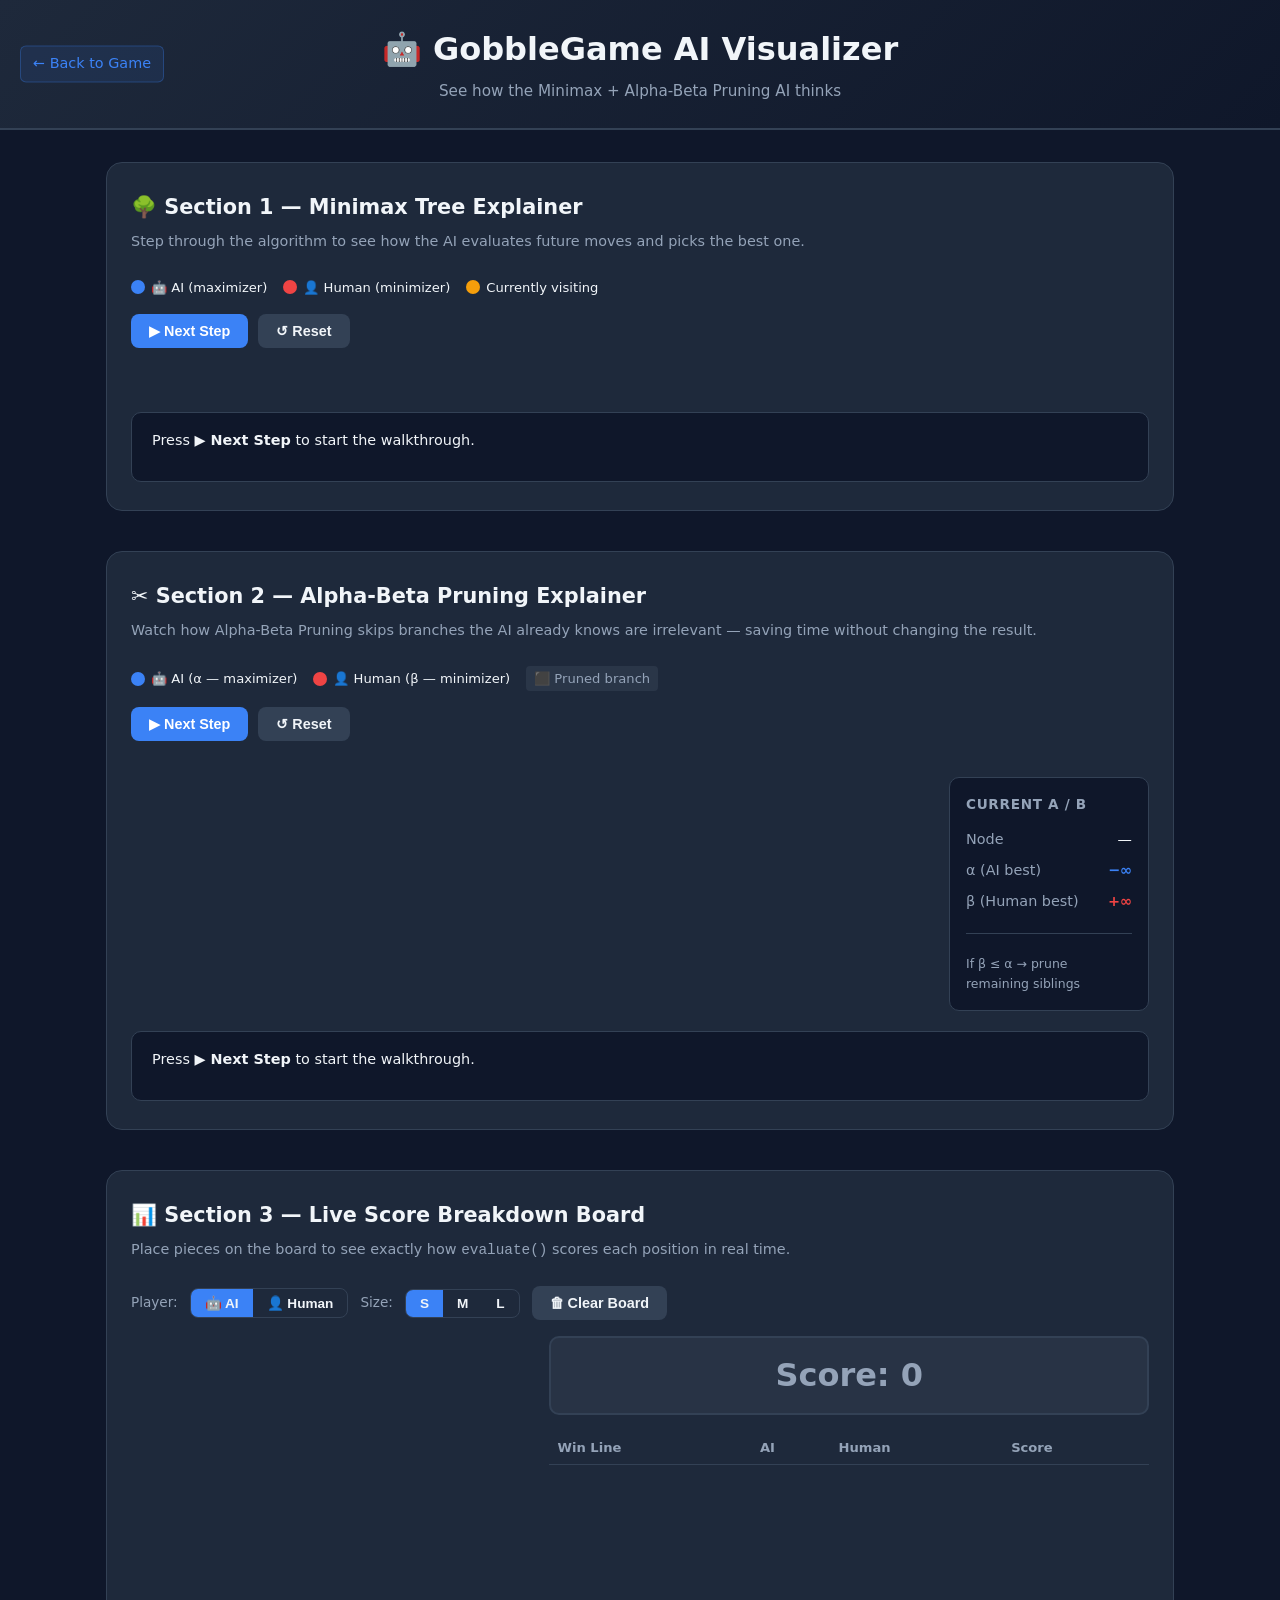
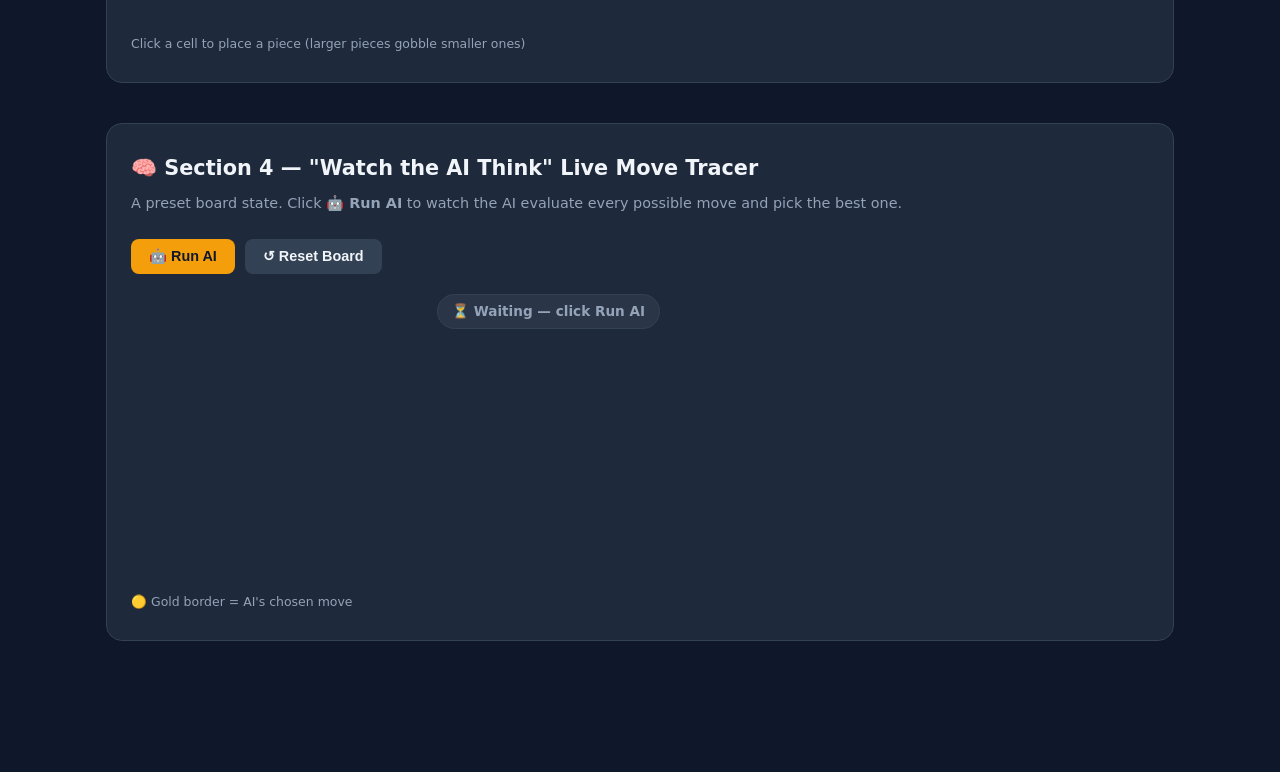
==== ai-visualizer.html @ b9ee6af9 "Add ai-visualizer.html - fully self-contained interactive AI algorithm visualizer Co-authored-by: ne" ====
<!DOCTYPE html>
<html lang="en">
<head>
<meta charset="UTF-8">
<meta name="viewport" content="width=device-width, initial-scale=1.0">
<title>🤖 GobbleGame AI Visualizer</title>
<style>
  *, *::before, *::after { box-sizing: border-box; margin: 0; padding: 0; }

  :root {
    --bg: #0f172a;
    --card: #1e293b;
    --ai: #3b82f6;
    --human: #ef4444;
    --positive: #22c55e;
    --negative: #ef4444;
    --gold: #f59e0b;
    --text: #f1f5f9;
    --muted: #94a3b8;
    --border: #334155;
    --highlight: #fbbf24;
    --prune: #475569;
  }

  body {
    background: var(--bg);
    color: var(--text);
    font-family: 'Segoe UI', system-ui, sans-serif;
    line-height: 1.6;
    padding: 0 0 60px 0;
  }

  /* ── Header ── */
  header {
    background: linear-gradient(135deg, #1e293b 0%, #0f172a 100%);
    border-bottom: 2px solid var(--border);
    padding: 24px 20px;
    text-align: center;
    position: sticky;
    top: 0;
    z-index: 100;
  }
  header h1 { font-size: clamp(1.4rem, 4vw, 2rem); font-weight: 700; }
  header p { color: var(--muted); font-size: 0.95rem; margin-top: 4px; }
  header a {
    position: absolute; left: 20px; top: 50%; transform: translateY(-50%);
    color: var(--ai); text-decoration: none; font-size: 0.9rem;
    background: rgba(59,130,246,0.1); padding: 6px 12px; border-radius: 6px;
    border: 1px solid rgba(59,130,246,0.3); transition: background .2s;
    white-space: nowrap;
  }
  header a:hover { background: rgba(59,130,246,0.2); }

  /* ── Layout ── */
  .container { max-width: 1100px; margin: 0 auto; padding: 32px 16px; }
  .section-card {
    background: var(--card);
    border: 1px solid var(--border);
    border-radius: 16px;
    padding: 28px 24px;
    margin-bottom: 40px;
  }
  .section-title {
    font-size: 1.3rem; font-weight: 700; margin-bottom: 6px;
    display: flex; align-items: center; gap: 10px;
  }
  .section-subtitle { color: var(--muted); font-size: 0.9rem; margin-bottom: 24px; }
  .divider { border: none; border-top: 1px solid var(--border); margin: 20px 0; }

  /* ── Buttons ── */
  .btn {
    display: inline-flex; align-items: center; gap: 6px;
    padding: 9px 18px; border-radius: 8px; border: none;
    font-size: 0.9rem; font-weight: 600; cursor: pointer;
    transition: opacity .15s, transform .1s;
  }
  .btn:active { transform: scale(0.97); }
  .btn:disabled { opacity: .45; cursor: not-allowed; transform: none; }
  .btn-primary { background: var(--ai); color: #fff; }
  .btn-secondary { background: var(--border); color: var(--text); }
  .btn-gold { background: var(--gold); color: #0f172a; }
  .btn-danger { background: var(--human); color: #fff; }
  .btn-row { display: flex; gap: 10px; flex-wrap: wrap; margin-bottom: 20px; }

  /* ── Tree ── */
  .tree-wrap { overflow-x: auto; padding-bottom: 8px; }
  .tree {
    display: flex; flex-direction: column; align-items: center;
    gap: 0; min-width: 480px;
  }
  .tree-level { display: flex; justify-content: center; gap: 0; }
  .tree-node-col { display: flex; flex-direction: column; align-items: center; }
  .tree-edge-row { display: flex; justify-content: center; gap: 0; }

  .node {
    width: 62px; height: 62px; border-radius: 50%;
    display: flex; flex-direction: column; align-items: center; justify-content: center;
    font-weight: 700; font-size: 0.8rem; border: 3px solid transparent;
    position: relative; transition: box-shadow .3s, border-color .3s, background .3s;
    cursor: default; user-select: none;
  }
  .node.ai-node { background: rgba(59,130,246,0.15); border-color: var(--ai); }
  .node.human-node { background: rgba(239,68,68,0.15); border-color: var(--human); }
  .node.leaf-node { background: #1a2744; border-color: var(--border); font-size: 1rem; font-weight: 800; }
  .node.active { box-shadow: 0 0 0 4px var(--highlight), 0 0 20px var(--highlight); border-color: var(--highlight) !important; background: rgba(251,191,36,0.2) !important; }
  .node.done { opacity: 0.7; }
  .node.pruned { background: rgba(71,85,105,0.3) !important; border-color: var(--prune) !important; color: var(--prune) !important; }
  .node .score-badge {
    position: absolute; bottom: -18px; left: 50%; transform: translateX(-50%);
    font-size: 0.75rem; font-weight: 700; white-space: nowrap;
    padding: 1px 6px; border-radius: 4px;
  }
  .score-pos { background: rgba(34,197,94,0.2); color: var(--positive); }
  .score-neg { background: rgba(239,68,68,0.2); color: var(--negative); }
  .score-zero { background: rgba(148,163,184,0.2); color: var(--muted); }

  .edge-container { position: relative; display: flex; align-items: flex-start; justify-content: center; }
  .edge {
    width: 2px; background: var(--border);
    transition: background .3s;
    margin: 0 auto;
  }
  .edge.active { background: var(--highlight); }
  .edge.pruned { background: var(--prune); opacity: .4; }
  .prune-icon {
    position: absolute; top: 50%; left: 50%; transform: translate(-50%, -50%);
    font-size: 1.1rem; display: none; background: var(--card); padding: 1px 2px; border-radius: 3px;
  }
  .prune-icon.visible { display: block; }

  .h-connector { height: 2px; background: var(--border); transition: background .3s; }
  .h-connector.pruned { background: var(--prune); opacity: .4; }

  /* ── Explanation panel ── */
  .explain-panel {
    background: #0f172a; border: 1px solid var(--border);
    border-radius: 10px; padding: 16px 20px;
    min-height: 70px; margin-top: 20px;
    font-size: 0.9rem; line-height: 1.6;
  }
  .explain-panel .step-num { color: var(--gold); font-weight: 700; }
  .explain-panel .em-ai { color: var(--ai); font-weight: 600; }
  .explain-panel .em-human { color: var(--human); font-weight: 600; }
  .explain-panel .em-val { color: var(--positive); font-weight: 700; }
  .explain-panel .em-prune { color: var(--gold); font-weight: 700; }

  /* ── Alpha-Beta panel ── */
  .ab-layout { display: flex; gap: 20px; flex-wrap: wrap; }
  .ab-tree-side { flex: 1; min-width: 300px; }
  .ab-values-panel {
    width: 200px; flex-shrink: 0;
    background: #0f172a; border: 1px solid var(--border);
    border-radius: 10px; padding: 16px; align-self: flex-start;
  }
  .ab-values-panel h4 { font-size: 0.85rem; color: var(--muted); margin-bottom: 12px; text-transform: uppercase; letter-spacing: .05em; }
  .ab-row { display: flex; justify-content: space-between; margin-bottom: 8px; font-size: 0.9rem; }
  .ab-row .label { color: var(--muted); }
  .ab-alpha { color: var(--ai); font-weight: 700; }
  .ab-beta  { color: var(--human); font-weight: 700; }

  /* ── Section 3: Live Board ── */
  .s3-layout { display: flex; gap: 24px; flex-wrap: wrap; }
  .board-area { flex-shrink: 0; }
  .score-area { flex: 1; min-width: 260px; }

  .piece-controls {
    display: flex; gap: 12px; align-items: center; flex-wrap: wrap; margin-bottom: 16px;
  }
  .piece-controls label { color: var(--muted); font-size: 0.85rem; }
  .toggle-group { display: flex; border-radius: 8px; overflow: hidden; border: 1px solid var(--border); }
  .toggle-btn {
    padding: 6px 14px; background: transparent; color: var(--text);
    border: none; cursor: pointer; font-size: 0.85rem; font-weight: 600;
    transition: background .15s;
  }
  .toggle-btn.active-ai { background: var(--ai); }
  .toggle-btn.active-human { background: var(--human); }

  .gobble-board {
    display: grid; grid-template-columns: repeat(3, 90px);
    grid-template-rows: repeat(3, 90px);
    gap: 6px; margin-bottom: 16px;
  }
  .cell {
    background: #162032; border: 2px solid var(--border);
    border-radius: 10px; display: flex; align-items: center; justify-content: center;
    cursor: pointer; transition: border-color .2s, background .2s;
    position: relative; overflow: hidden;
  }
  .cell:hover { border-color: var(--ai); background: #1a2a40; }
  .cell .piece {
    border-radius: 50%; display: flex; align-items: center; justify-content: center;
    font-size: 0.7rem; font-weight: 700; color: #fff; transition: all .2s;
    box-shadow: 0 2px 8px rgba(0,0,0,.4);
  }
  .piece.ai-piece { background: var(--ai); }
  .piece.human-piece { background: var(--human); }
  .piece.size-1 { width: 28px; height: 28px; font-size: 0.6rem; }
  .piece.size-2 { width: 42px; height: 42px; font-size: 0.65rem; }
  .piece.size-3 { width: 58px; height: 58px; font-size: 0.7rem; }
  .cell.highlighted { border-color: var(--gold) !important; background: rgba(245,158,11,0.12) !important; }

  /* ── Score breakdown ── */
  .score-total {
    text-align: center; font-size: 2rem; font-weight: 800;
    padding: 12px; border-radius: 10px; margin-bottom: 16px;
    border: 2px solid transparent;
  }
  .score-total.winning { color: var(--positive); border-color: rgba(34,197,94,0.3); background: rgba(34,197,94,0.08); }
  .score-total.losing  { color: var(--negative); border-color: rgba(239,68,68,0.3);  background: rgba(239,68,68,0.08); }
  .score-total.neutral { color: var(--muted);    border-color: var(--border);         background: rgba(148,163,184,0.08); }

  .breakdown-table { width: 100%; border-collapse: collapse; font-size: 0.82rem; }
  .breakdown-table th {
    text-align: left; padding: 6px 8px; color: var(--muted);
    border-bottom: 1px solid var(--border); font-weight: 600;
  }
  .breakdown-table td { padding: 5px 8px; border-bottom: 1px solid rgba(51,65,85,0.5); }
  .breakdown-table tr:hover td { background: rgba(255,255,255,0.03); }
  .score-cell.pos { color: var(--positive); font-weight: 700; }
  .score-cell.neg { color: var(--negative); font-weight: 700; }
  .score-cell.zero { color: var(--muted); }
  .extra-row td { color: var(--muted); font-style: italic; }

  /* ── Section 4: AI Think ── */
  .s4-layout { display: flex; gap: 24px; flex-wrap: wrap; }
  .s4-board-area { flex-shrink: 0; }
  .s4-results { flex: 1; min-width: 260px; }

  .move-log {
    max-height: 260px; overflow-y: auto;
    background: #0f172a; border: 1px solid var(--border);
    border-radius: 8px; padding: 8px;
    margin-bottom: 16px;
  }
  .move-log-item {
    display: flex; align-items: center; justify-content: space-between;
    padding: 6px 10px; border-radius: 6px; margin-bottom: 4px;
    font-size: 0.82rem; gap: 8px;
  }
  .move-log-item.best { background: rgba(245,158,11,0.15); border: 1px solid rgba(245,158,11,0.3); }
  .move-log-item .move-label { color: var(--text); flex: 1; }
  .move-log-item .move-score { font-weight: 700; }

  .bar-chart { margin-top: 4px; }
  .bar-item { display: flex; align-items: center; gap: 8px; margin-bottom: 6px; font-size: 0.8rem; }
  .bar-label { width: 170px; flex-shrink: 0; color: var(--muted); white-space: nowrap; overflow: hidden; text-overflow: ellipsis; }
  .bar-track { flex: 1; background: rgba(51,65,85,0.5); border-radius: 4px; height: 16px; overflow: hidden; }
  .bar-fill { height: 100%; border-radius: 4px; transition: width .4s ease; display: flex; align-items: center; padding-left: 6px; }
  .bar-fill.best-bar { background: var(--gold); }
  .bar-fill.pos-bar  { background: rgba(59,130,246,0.6); }
  .bar-fill.neg-bar  { background: rgba(239,68,68,0.5); }
  .bar-score { font-weight: 700; font-size: 0.8rem; min-width: 36px; text-align: right; }

  .status-badge {
    display: inline-flex; align-items: center; gap: 6px;
    padding: 6px 14px; border-radius: 20px; font-size: 0.85rem; font-weight: 600;
    margin-bottom: 12px;
  }
  .badge-thinking { background: rgba(245,158,11,0.15); color: var(--gold); border: 1px solid rgba(245,158,11,0.3); }
  .badge-done     { background: rgba(34,197,94,0.15);  color: var(--positive); border: 1px solid rgba(34,197,94,0.3); }
  .badge-idle     { background: rgba(148,163,184,0.1); color: var(--muted); border: 1px solid var(--border); }

  /* ── Legend / misc ── */
  .legend { display: flex; gap: 16px; flex-wrap: wrap; margin-bottom: 16px; font-size: 0.82rem; }
  .legend-item { display: flex; align-items: center; gap: 6px; }
  .legend-dot { width: 14px; height: 14px; border-radius: 50%; flex-shrink: 0; }
  .legend-dot.ai   { background: var(--ai); }
  .legend-dot.human{ background: var(--human); }
  .legend-dot.leaf { background: var(--border); }
  .legend-dot.gold { background: var(--gold); }

  .node-label { font-size: 0.65rem; color: var(--muted); margin-top: 1px; }

  /* Progress indicator */
  .progress-dots { display: flex; gap: 6px; margin-bottom: 16px; flex-wrap: wrap; }
  .progress-dot {
    width: 10px; height: 10px; border-radius: 50%;
    background: var(--border); transition: background .3s;
  }
  .progress-dot.done    { background: var(--muted); }
  .progress-dot.active  { background: var(--highlight); box-shadow: 0 0 6px var(--highlight); }

  @media (max-width: 600px) {
    header a { position: static; transform: none; display: block; margin-bottom: 10px; text-align: center; }
    .ab-values-panel { width: 100%; }
    .gobble-board { grid-template-columns: repeat(3, 76px); grid-template-rows: repeat(3, 76px); }
  }
</style>
</head>
<body>

<header>
  <a href="index.html">← Back to Game</a>
  <h1>🤖 GobbleGame AI Visualizer</h1>
  <p>See how the Minimax + Alpha-Beta Pruning AI thinks</p>
</header>

<div class="container">

  <!-- ═══════════════════════════════════════════════════════════
       SECTION 1: Minimax Tree
  ═══════════════════════════════════════════════════════════ -->
  <div class="section-card" id="sec1">
    <div class="section-title">🌳 Section 1 — Minimax Tree Explainer</div>
    <div class="section-subtitle">Step through the algorithm to see how the AI evaluates future moves and picks the best one.</div>

    <div class="legend">
      <div class="legend-item"><div class="legend-dot ai"></div>🤖 AI (maximizer)</div>
      <div class="legend-item"><div class="legend-dot human"></div>👤 Human (minimizer)</div>
      <div class="legend-item"><div class="legend-dot gold"></div>Currently visiting</div>
    </div>

    <div class="btn-row">
      <button class="btn btn-primary" id="mm-next">▶ Next Step</button>
      <button class="btn btn-secondary" id="mm-reset">↺ Reset</button>
    </div>

    <div class="progress-dots" id="mm-dots"></div>

    <div class="tree-wrap">
      <div id="mm-tree"></div>
    </div>

    <div class="explain-panel" id="mm-explain">
      Press <strong>▶ Next Step</strong> to start the walkthrough.
    </div>
  </div>

  <!-- ═══════════════════════════════════════════════════════════
       SECTION 2: Alpha-Beta Pruning
  ═══════════════════════════════════════════════════════════ -->
  <div class="section-card" id="sec2">
    <div class="section-title">✂️ Section 2 — Alpha-Beta Pruning Explainer</div>
    <div class="section-subtitle">Watch how Alpha-Beta Pruning skips branches the AI already knows are irrelevant — saving time without changing the result.</div>

    <div class="legend">
      <div class="legend-item"><div class="legend-dot ai"></div>🤖 AI (α — maximizer)</div>
      <div class="legend-item"><div class="legend-dot human"></div>👤 Human (β — minimizer)</div>
      <div class="legend-item" style="background:rgba(71,85,105,0.3);padding:2px 8px;border-radius:4px;color:var(--muted)">⬛ Pruned branch</div>
    </div>

    <div class="btn-row">
      <button class="btn btn-primary" id="ab-next">▶ Next Step</button>
      <button class="btn btn-secondary" id="ab-reset">↺ Reset</button>
    </div>

    <div class="progress-dots" id="ab-dots"></div>

    <div class="ab-layout">
      <div class="ab-tree-side">
        <div class="tree-wrap">
          <div id="ab-tree"></div>
        </div>
      </div>
      <div class="ab-values-panel" id="ab-panel">
        <h4>Current α / β</h4>
        <div class="ab-row"><span class="label">Node</span><span id="ab-node-lbl">—</span></div>
        <div class="ab-row"><span class="label">α (AI best)</span><span class="ab-alpha" id="ab-alpha-val">−∞</span></div>
        <div class="ab-row"><span class="label">β (Human best)</span><span class="ab-beta"  id="ab-beta-val">+∞</span></div>
        <hr class="divider">
        <div style="font-size:0.78rem;color:var(--muted)">If β ≤ α → prune remaining siblings</div>
      </div>
    </div>

    <div class="explain-panel" id="ab-explain">
      Press <strong>▶ Next Step</strong> to start the walkthrough.
    </div>
  </div>

  <!-- ═══════════════════════════════════════════════════════════
       SECTION 3: Live Score Breakdown Board
  ═══════════════════════════════════════════════════════════ -->
  <div class="section-card" id="sec3">
    <div class="section-title">📊 Section 3 — Live Score Breakdown Board</div>
    <div class="section-subtitle">Place pieces on the board to see exactly how <code>evaluate()</code> scores each position in real time.</div>

    <div class="piece-controls">
      <label>Player:</label>
      <div class="toggle-group">
        <button class="toggle-btn active-ai" id="s3-pick-ai"   onclick="s3PickPlayer('ai')">🤖 AI</button>
        <button class="toggle-btn"           id="s3-pick-human" onclick="s3PickPlayer('human')">👤 Human</button>
      </div>
      <label>Size:</label>
      <div class="toggle-group">
        <button class="toggle-btn active-ai" id="s3-size-1" onclick="s3PickSize(1)">S</button>
        <button class="toggle-btn"           id="s3-size-2" onclick="s3PickSize(2)">M</button>
        <button class="toggle-btn"           id="s3-size-3" onclick="s3PickSize(3)">L</button>
      </div>
      <button class="btn btn-secondary" onclick="s3Clear()">🗑 Clear Board</button>
    </div>

    <div class="s3-layout">
      <div class="board-area">
        <div class="gobble-board" id="s3-board"></div>
        <div style="font-size:0.78rem;color:var(--muted);margin-top:4px">Click a cell to place a piece (larger pieces gobble smaller ones)</div>
      </div>
      <div class="score-area">
        <div class="score-total neutral" id="s3-total">Score: 0</div>
        <table class="breakdown-table">
          <thead>
            <tr>
              <th>Win Line</th>
              <th>AI</th>
              <th>Human</th>
              <th>Score</th>
            </tr>
          </thead>
          <tbody id="s3-breakdown"></tbody>
        </table>
        <div id="s3-extras" style="margin-top:10px;font-size:0.82rem;color:var(--muted)"></div>
      </div>
    </div>
  </div>

  <!-- ═══════════════════════════════════════════════════════════
       SECTION 4: Watch the AI Think
  ═══════════════════════════════════════════════════════════ -->
  <div class="section-card" id="sec4">
    <div class="section-title">🧠 Section 4 — "Watch the AI Think" Live Move Tracer</div>
    <div class="section-subtitle">A preset board state. Click <strong>🤖 Run AI</strong> to watch the AI evaluate every possible move and pick the best one.</div>

    <div class="btn-row">
      <button class="btn btn-gold" id="s4-run">🤖 Run AI</button>
      <button class="btn btn-secondary" id="s4-reset">↺ Reset Board</button>
    </div>

    <div class="s4-layout">
      <div class="s4-board-area">
        <div class="gobble-board" id="s4-board"></div>
        <div style="font-size:0.78rem;color:var(--muted);margin-top:4px">🟡 Gold border = AI's chosen move</div>
      </div>
      <div class="s4-results">
        <div class="status-badge badge-idle" id="s4-status">⏳ Waiting — click Run AI</div>
        <div id="s4-best-label" style="font-size:0.9rem;margin-bottom:12px;color:var(--muted)"></div>

        <div id="s4-log-wrap" style="display:none">
          <div style="font-size:0.85rem;font-weight:600;margin-bottom:6px;color:var(--text)">All Moves (best → worst):</div>
          <div class="move-log" id="s4-log"></div>

          <div style="font-size:0.85rem;font-weight:600;margin-bottom:8px;color:var(--text)">Score Bar Chart:</div>
          <div class="bar-chart" id="s4-bars"></div>
        </div>
      </div>
    </div>
  </div>

</div><!-- /container -->

<script>
'use strict';

/* ════════════════════════════════════════════════════════════════
   INLINED AI LOGIC
════════════════════════════════════════════════════════════════ */
const WIN_LINES = [
  [0,1,2],[3,4,5],[6,7,8],
  [0,3,6],[1,4,7],[2,5,8],
  [0,4,8],[2,4,6]
];

function cloneState(state) {
  return {
    board: state.board.map(stack => stack.map(p => ({...p}))),
    humanReserve: state.humanReserve.map(p => ({...p})),
    aiReserve:    state.aiReserve.map(p => ({...p})),
  };
}

function top(stack) { return stack.length ? stack[stack.length - 1] : null; }

function generateMoves(state, player) {
  const moves = [];
  const reserve = player === 'ai' ? state.aiReserve : state.humanReserve;
  const reserveAvail = {};
  reserve.forEach(p => { if (!p.used) reserveAvail[p.size] = reserveAvail[p.size] || p; });
  Object.values(reserveAvail).forEach(piece => {
    for (let to = 0; to < 9; to++) {
      const t = top(state.board[to]);
      if (!t || t.size < piece.size)
        moves.push({ type: 'place', player, size: piece.size, pieceId: piece.id, toCell: to });
    }
  });
  for (let from = 0; from < 9; from++) {
    const t = top(state.board[from]);
    if (!t || t.player !== player) continue;
    for (let to = 0; to < 9; to++) {
      if (from === to) continue;
      const dest = top(state.board[to]);
      if (!dest || dest.size < t.size)
        moves.push({ type: 'move', player, size: t.size, pieceId: t.id, fromCell: from, toCell: to });
    }
  }
  return moves;
}

function applyMove(state, move) {
  if (move.type === 'place') {
    const reserve = move.player === 'ai' ? state.aiReserve : state.humanReserve;
    const idx = reserve.findIndex(p => p.id === move.pieceId);
    reserve[idx].used = true;
    state.board[move.toCell].push({ id: move.pieceId, player: move.player, size: move.size });
  } else {
    const piece = state.board[move.fromCell].pop();
    state.board[move.toCell].push(piece);
  }
}

function checkWinner(state) {
  for (const line of WIN_LINES) {
    const tops = line.map(i => top(state.board[i]));
    if (tops[0] && tops[1] && tops[2] &&
        tops[0].player === tops[1].player &&
        tops[1].player === tops[2].player) return tops[0].player;
  }
  return null;
}

function evaluate(state) {
  const WIN_SCORE = 100000;
  const winner = checkWinner(state);
  if (winner === 'ai')    return { score: WIN_SCORE,  breakdown: [], centerBonus: 0, reserveBonus: 0 };
  if (winner === 'human') return { score: -WIN_SCORE, breakdown: [], centerBonus: 0, reserveBonus: 0 };
  let score = 0;
  const breakdown = [];
  for (const line of WIN_LINES) {
    let aiCount = 0, humanCount = 0, aiSize = 0, humanSize = 0;
    for (const i of line) {
      const t = top(state.board[i]);
      if (!t) continue;
      if (t.player === 'ai')    { aiCount++;    aiSize    = Math.max(aiSize, t.size); }
      else                      { humanCount++; humanSize = Math.max(humanSize, t.size); }
    }
    let lineScore = 0;
    if (aiCount > 0 && humanCount > 0) {
      lineScore = aiSize > humanSize ? 2 : humanSize > aiSize ? -2 : 0;
    } else {
      if (aiCount === 2)    lineScore = 10;
      else if (aiCount === 1) lineScore = 2;
      if (humanCount === 2) lineScore = -10;
      else if (humanCount === 1) lineScore = -2;
    }
    score += lineScore;
    breakdown.push({ line, aiCount, humanCount, lineScore });
  }
  const c = top(state.board[4]);
  const centerBonus  = c ? (c.player === 'ai' ? 3 : -3) : 0;
  score += centerBonus;
  const aiLarge    = state.aiReserve.filter(p => !p.used && p.size === 3).length;
  const humanLarge = state.humanReserve.filter(p => !p.used && p.size === 3).length;
  const reserveBonus = aiLarge - humanLarge;
  score += reserveBonus;
  return { score, breakdown, centerBonus, reserveBonus };
}

function minimaxScore(state, depth, alpha, beta, maximising) {
  const INF = 1e9, WIN_SCORE = 100000;
  const winner = checkWinner(state);
  if (winner === 'ai')    return WIN_SCORE + depth;
  if (winner === 'human') return -(WIN_SCORE + depth);
  if (depth === 0) { const r = evaluate(state); return typeof r === 'object' ? r.score : r; }
  const player = maximising ? 'ai' : 'human';
  const moves  = generateMoves(state, player);
  if (!moves.length) return maximising ? -1 : 1;
  if (maximising) {
    let best = -INF;
    for (const move of moves) {
      const saved = cloneState(state);
      applyMove(state, move);
      const val = minimaxScore(state, depth - 1, alpha, beta, false);
      state.board = saved.board; state.humanReserve = saved.humanReserve; state.aiReserve = saved.aiReserve;
      best = Math.max(best, val); alpha = Math.max(alpha, val);
      if (beta <= alpha) break;
    }
    return best;
  } else {
    let best = INF;
    for (const move of moves) {
      const saved = cloneState(state);
      applyMove(state, move);
      const val = minimaxScore(state, depth - 1, alpha, beta, true);
      state.board = saved.board; state.humanReserve = saved.humanReserve; state.aiReserve = saved.aiReserve;
      best = Math.min(best, val); beta = Math.min(beta, val);
      if (beta <= alpha) break;
    }
    return best;
  }
}

function getBestMoveWithScores(state) {
  const INF = 1e9;
  const moves = generateMoves(state, 'ai');
  if (!moves.length) return { bestMove: null, moveScores: [] };
  let bestVal = -INF, bestMove = moves[0];
  const moveScores = [];
  for (const move of moves) {
    const saved = cloneState(state);
    applyMove(state, move);
    const val = minimaxScore(state, 2, -INF, INF, false);
    state.board = saved.board; state.humanReserve = saved.humanReserve; state.aiReserve = saved.aiReserve;
    const label = move.type === 'place'
      ? `Place size-${move.size} → cell ${move.toCell}`
      : `Move size-${move.size}: cell ${move.fromCell} → cell ${move.toCell}`;
    moveScores.push({ move, score: val, label });
    if (val > bestVal) { bestVal = val; bestMove = move; }
  }
  moveScores.sort((a, b) => b.score - a.score);
  return { bestMove, bestVal, moveScores };
}

/* ════════════════════════════════════════════════════════════════
   SECTION 1 — Minimax Tree (static 3-level demo tree)
════════════════════════════════════════════════════════════════

  Tree structure (depth 2, 3 children of root, 2 children each):
  Root (AI max): R
    Child A (Human min):
      Leaf +10, Leaf -5
    Child B (Human min):
      Leaf +3,  Leaf +8
    Child C (Human min):
      Leaf -2,  Leaf +7

  Minimax result:
    Child A min(10,-5)=-5
    Child B min(3,8)=3
    Child C min(-2,7)=-2
    Root   max(-5,3,-2)=3  → pick B
*/

const MM_LEAVES = [10, -5, 3, 8, -2, 7];
const MM_HUMAN_VALS = [
  Math.min(10, -5),   // A = -5
  Math.min(3, 8),     //  B = 3
  Math.min(-2, 7),    // C = -2
];
const MM_ROOT_VAL = Math.max(...MM_HUMAN_VALS); // 3 → B

// Steps: each step = { nodeId, edgeId, explainHtml, scoreUpdate: { nodeId, val } }
// nodeIds:  root=R, humanA=A, humanB=B, humanC=C, leaf0..5
// edgeIds:  e-R-A, e-R-B, e-R-C, e-A-0, e-A-1, e-B-2, e-B-3, e-C-4, e-C-5

const MM_STEPS = [
  { active: 'R', edges: [], explain: `<span class="step-num">Step 1:</span> The <span class="em-ai">🤖 AI</span> is at the root. It wants to <strong>maximise</strong> its score. It will examine all three moves: A, B, and C.` },
  { active: 'A', edges: ['e-R-A'], explain: `<span class="step-num">Step 2:</span> AI explores <strong>Move A</strong> (Human's turn). The <span class="em-human">👤 Human</span> will <strong>minimise</strong>, so they'll pick the worst outcome for the AI.` },
  { active: 'L0', edges: ['e-R-A','e-A-0'], explain: `<span class="step-num">Step 3:</span> Evaluate leaf <strong>A₁ = +10</strong>. A score of +10 means the AI is in a strong position at this future state.` },
  { active: 'L1', edges: ['e-R-A','e-A-1'], explain: `<span class="step-num">Step 4:</span> Evaluate leaf <strong>A₂ = −5</strong>. The AI is losing in this branch.` },
  { active: 'A', edges: ['e-R-A'], score: { id: 'A', val: -5 }, explain: `<span class="step-num">Step 5:</span> <span class="em-human">Human picks MIN(+10, −5) = <span style="color:var(--negative)">−5</span></span>. The human would choose the path that hurts the AI most.` },
  { active: 'B', edges: ['e-R-B'], explain: `<span class="step-num">Step 6:</span> AI now explores <strong>Move B</strong>. Human to respond again.` },
  { active: 'L2', edges: ['e-R-B','e-B-2'], explain: `<span class="step-num">Step 7:</span> Evaluate leaf <strong>B₁ = +3</strong>.` },
  { active: 'L3', edges: ['e-R-B','e-B-3'], explain: `<span class="step-num">Step 8:</span> Evaluate leaf <strong>B₂ = +8</strong>.` },
  { active: 'B', edges: ['e-R-B'], score: { id: 'B', val: 3 }, explain: `<span class="step-num">Step 9:</span> <span class="em-human">Human picks MIN(+3, +8) = <span style="color:var(--positive)">+3</span></span>. Human still minimises — +3 is worse for AI than +8.` },
  { active: 'C', edges: ['e-R-C'], explain: `<span class="step-num">Step 10:</span> AI explores <strong>Move C</strong>.` },
  { active: 'L4', edges: ['e-R-C','e-C-4'], explain: `<span class="step-num">Step 11:</span> Evaluate leaf <strong>C₁ = −2</strong>.` },
  { active: 'L5', edges: ['e-R-C','e-C-5'], explain: `<span class="step-num">Step 12:</span> Evaluate leaf <strong>C₂ = +7</strong>.` },
  { active: 'C', edges: ['e-R-C'], score: { id: 'C', val: -2 }, explain: `<span class="step-num">Step 13:</span> <span class="em-human">Human picks MIN(−2, +7) = <span style="color:var(--negative)">−2</span></span>.` },
  { active: 'R', edges: [], score: { id: 'R', val: 3 }, final: 'B', explain: `<span class="step-num">Step 14:</span> <span class="em-ai">AI picks MAX(−5, +3, −2) = <span style="color:var(--positive)">+3</span> → chooses <strong>Move B</strong>!</span> This is the best outcome the AI can guarantee, assuming the human plays optimally.` },
];

let mmStep = -1;
const mmScores = { R: null, A: null, B: null, C: null };

function mmBuildTree() {
  const container = document.getElementById('mm-tree');
  container.innerHTML = '';
  const tree = document.createElement('div');
  tree.className = 'tree';

  // Root row
  const rootRow = document.createElement('div');
  rootRow.className = 'tree-level';
  const rootCol = document.createElement('div');
  rootCol.className = 'tree-node-col';
  rootCol.appendChild(makeNode('R', 'ai-node', '🤖', 'Root'));
  rootRow.appendChild(rootCol);
  tree.appendChild(rootRow);

  // Root→Human edges (3 branches)
  tree.appendChild(makeBranchEdges(['e-R-A','e-R-B','e-R-C'], 3, 120));

  // Human nodes
  const humanRow = document.createElement('div');
  humanRow.className = 'tree-level';
  ['A','B','C'].forEach((id, i) => {
    const col = document.createElement('div');
    col.className = 'tree-node-col';
    col.appendChild(makeNode(id, 'human-node', '👤', ['Move A','Move B','Move C'][i]));
    humanRow.appendChild(col);
  });
  tree.appendChild(humanRow);

  // Human→Leaf edges (2 per human node, 6 total)
  tree.appendChild(makeBranchEdges(['e-A-0','e-A-1','e-B-2','e-B-3','e-C-4','e-C-5'], 6, 62));

  // Leaf row
  const leafRow = document.createElement('div');
  leafRow.className = 'tree-level';
  MM_LEAVES.forEach((val, i) => {
    const col = document.createElement('div');
    col.className = 'tree-node-col';
    const lbl = val > 0 ? `+${val}` : `${val}`;
    col.appendChild(makeNode(`L${i}`, `leaf-node ${val > 0 ? 'score-pos' : val < 0 ? 'score-neg' : 'score-zero'}`, lbl, ''));
    leafRow.appendChild(col);
  });
  tree.appendChild(leafRow);

  container.appendChild(tree);
  buildDots('mm-dots', MM_STEPS.length);
}

function makeNode(id, cls, icon, sublabel) {
  const div = document.createElement('div');
  div.className = `node ${cls}`;
  div.id = `mm-node-${id}`;
  div.innerHTML = `<span>${icon}</span><span class="node-label">${sublabel}</span>`;
  return div;
}

function makeBranchEdges(ids, count, nodeWidth) {
  // Returns a flex row of vertical edge stubs
  const row = document.createElement('div');
  row.style.cssText = `display:flex;justify-content:center;gap:0;`;
  for (let i = 0; i < count; i++) {
    const col = document.createElement('div');
    col.style.cssText = `display:flex;flex-direction:column;align-items:center;width:${nodeWidth}px;`;
    const e = document.createElement('div');
    e.className = 'edge';
    e.id = `mm-edge-${ids[i]}`;
    e.style.height = '32px';
    col.appendChild(e);
    row.appendChild(col);
  }
  return row;
}

function buildDots(containerId, count) {
  const c = document.getElementById(containerId);
  c.innerHTML = '';
  for (let i = 0; i < count; i++) {
    const d = document.createElement('div');
    d.className = 'progress-dot';
    d.id = `${containerId}-dot-${i}`;
    c.appendChild(d);
  }
}

function mmApplyStep(idx) {
  // Clear all actives
  document.querySelectorAll('#mm-tree .node').forEach(n => n.classList.remove('active'));
  document.querySelectorAll('#mm-tree .edge').forEach(e => e.classList.remove('active'));

  const step = MM_STEPS[idx];

  // Activate current node
  const activeNode = document.getElementById(`mm-node-${step.active}`);
  if (activeNode) activeNode.classList.add('active');

  // Activate edges
  step.edges.forEach(eId => {
    const edgeEl = document.getElementById(`mm-edge-${eId}`);
    if (edgeEl) edgeEl.classList.add('active');
  });

  // Score badge
  if (step.score) {
    const nodeEl = document.getElementById(`mm-node-${step.score.id}`);
    if (nodeEl) {
      // Remove old badge
      nodeEl.querySelectorAll('.score-badge').forEach(b => b.remove());
      const badge = document.createElement('div');
      const v = step.score.val;
      badge.className = `score-badge ${v > 0 ? 'score-pos' : v < 0 ? 'score-neg' : 'score-zero'}`;
      badge.textContent = v > 0 ? `+${v}` : `${v}`;
      nodeEl.appendChild(badge);
    }
  }

  // Highlight final best
  if (step.final) {
    const best = document.getElementById(`mm-node-${step.final}`);
    if (best) { best.style.boxShadow = '0 0 0 4px var(--gold), 0 0 20px var(--gold)'; }
  }

  document.getElementById('mm-explain').innerHTML = step.explain;
  updateDots('mm-dots', idx, MM_STEPS.length);
}

function updateDots(containerId, activeIdx, total) {
  for (let i = 0; i < total; i++) {
    const d = document.getElementById(`${containerId}-dot-${i}`);
    if (!d) continue;
    d.className = 'progress-dot' + (i < activeIdx ? ' done' : i === activeIdx ? ' active' : '');
  }
}

document.getElementById('mm-next').addEventListener('click', () => {
  mmStep++;
  if (mmStep >= MM_STEPS.length) { mmStep = MM_STEPS.length - 1; return; }
  mmApplyStep(mmStep);
  document.getElementById('mm-next').disabled = (mmStep >= MM_STEPS.length - 1);
});

document.getElementById('mm-reset').addEventListener('click', () => {
  mmStep = -1;
  mmBuildTree();
  document.getElementById('mm-explain').innerHTML = `Press <strong>▶ Next Step</strong> to start the walkthrough.`;
  document.getElementById('mm-next').disabled = false;
  buildDots('mm-dots', MM_STEPS.length);
});

mmBuildTree();


/* ════════════════════════════════════════════════════════════════
   SECTION 2 — Alpha-Beta Pruning
════════════════════════════════════════════════════════════════

  Same tree. Alpha-Beta prunes L1 (A₂=-5) check after we see A₁=10
  and... let's use a richer tree to actually show pruning:

  Root (AI max):
    Child A (Human min):  → alpha=-∞, beta=+∞
      Leaf +10  → beta becomes 10
      Leaf -5   → beta becomes -5 → no prune yet at this level
      (A result: -5, alpha becomes -5)
    Child B (Human min): alpha=-5, beta=+∞
      Leaf +3   → beta becomes 3 → 3 > -5, no prune
      Leaf +8   → beta stays 3 (min) → no prune
      (B result: +3, alpha becomes 3)
    Child C (Human min): alpha=3, beta=+∞
      Leaf -2   → beta becomes -2 → beta(-2) ≤ alpha(3) → PRUNE C₂!
      C₂ is pruned!
      (C result: -2, but AI wouldn't pick -2 < 3 anyway)

  So we show a prune of C₂.
*/

// Leaf values same as section 1: 10,-5, 3,8, -2,7
// After A: alpha=-5 (root ai guaranteed >= -5 after seeing A=-5)
// Wait – let me recalculate properly:
// Root is maximiser. alpha starts at -inf.
// A subtree: minimiser. beta starts +inf.
//   A1=10: beta = min(+inf, 10) = 10
//   A2=-5: beta = min(10, -5) = -5; beta(-5) <= alpha(-inf)? No. Done. Return -5.
// Root updates alpha = max(-inf, -5) = -5.
// B subtree: minimiser. beta = +inf. alpha=-5 passed in.
//   B1=3: beta = min(+inf, 3) = 3; beta(3) <= alpha(-5)? No.
//   B2=8: beta = min(3, 8) = 3; beta(3) <= alpha(-5)? No. Done. Return 3.
// Root updates alpha = max(-5, 3) = 3.
// C subtree: minimiser. beta = +inf. alpha=3 passed in.
//   C1=-2: beta = min(+inf, -2) = -2; beta(-2) <= alpha(3)? YES → PRUNE C2!
// Root gets C=-2, but max(3,-2)=3 anyway.

const AB_STEPS = [
  {
    active:'R', edges:[], alpha:-Infinity, beta:Infinity, node:'Root',
    explain:`<span class="step-num">Step 1:</span> Start at <span class="em-ai">Root (AI maximiser)</span>. α=−∞ (AI's best guaranteed score so far), β=+∞ (Human's best guaranteed score so far).`
  },
  {
    active:'A', edges:['e-R-A'], alpha:-Infinity, beta:Infinity, node:'Node A',
    explain:`<span class="step-num">Step 2:</span> Explore <strong>Move A</strong> — <span class="em-human">Human minimiser</span>. Pass down α=−∞, β=+∞.`
  },
  {
    active:'L0', edges:['e-R-A','e-A-0'], alpha:-Infinity, beta:10, node:'Leaf A₁=+10',
    explain:`<span class="step-num">Step 3:</span> Leaf A₁ = <span style="color:var(--positive)">+10</span>. Human updates <span class="ab-beta">β = min(+∞, 10) = 10</span>. β=10 > α=−∞, no prune.`
  },
  {
    active:'L1', edges:['e-R-A','e-A-1'], alpha:-Infinity, beta:-5, node:'Leaf A₂=−5',
    explain:`<span class="step-num">Step 4:</span> Leaf A₂ = <span style="color:var(--negative)">−5</span>. Human updates <span class="ab-beta">β = min(10, −5) = −5</span>. β=−5 > α=−∞, no prune. Node A returns −5.`
  },
  {
    active:'A', edges:['e-R-A'], alpha:-5, beta:Infinity, node:'Root ← A=−5', scoreA:-5,
    explain:`<span class="step-num">Step 5:</span> <span class="em-human">Node A returns −5</span>. Root (AI) updates <span class="ab-alpha">α = max(−∞, −5) = −5</span>. The AI now knows it can guarantee at least −5.`
  },
  {
    active:'B', edges:['e-R-B'], alpha:-5, beta:Infinity, node:'Node B',
    explain:`<span class="step-num">Step 6:</span> Explore <strong>Move B</strong> — Human minimiser. Pass α=−5, β=+∞.`
  },
  {
    active:'L2', edges:['e-R-B','e-B-2'], alpha:-5, beta:3, node:'Leaf B₁=+3',
    explain:`<span class="step-num">Step 7:</span> Leaf B₁ = <span style="color:var(--positive)">+3</span>. Human updates <span class="ab-beta">β = min(+∞, 3) = 3</span>. β=3 > α=−5, no prune.`
  },
  {
    active:'L3', edges:['e-R-B','e-B-3'], alpha:-5, beta:3, node:'Leaf B₂=+8',
    explain:`<span class="step-num">Step 8:</span> Leaf B₂ = <span style="color:var(--positive)">+8</span>. Human keeps <span class="ab-beta">β = min(3, 8) = 3</span>. β=3 > α=−5, no prune. Node B returns 3.`
  },
  {
    active:'B', edges:['e-R-B'], alpha:3, beta:Infinity, node:'Root ← B=+3', scoreB:3,
    explain:`<span class="step-num">Step 9:</span> <span class="em-human">Node B returns +3</span>. Root updates <span class="ab-alpha">α = max(−5, 3) = 3</span>. AI's guaranteed minimum is now +3.`
  },
  {
    active:'C', edges:['e-R-C'], alpha:3, beta:Infinity, node:'Node C',
    explain:`<span class="step-num">Step 10:</span> Explore <strong>Move C</strong> — Human minimiser. Pass α=3, β=+∞.`
  },
  {
    active:'L4', edges:['e-R-C','e-C-4'], alpha:3, beta:-2, node:'Leaf C₁=−2', pruneNext:true,
    explain:`<span class="step-num">Step 11:</span> Leaf C₁ = <span style="color:var(--negative)">−2</span>. Human updates <span class="ab-beta">β = min(+∞, −2) = −2</span>. Now check: <strong>β(−2) ≤ α(3)?  YES! ✂️ PRUNE!</strong>`
  },
  {
    active:'L4', edges:['e-R-C','e-C-4'], alpha:3, beta:-2, node:'Node C — Pruned!', pruneL5:true,
    explain:`<span class="step-num">Step 12:</span> <span class="em-prune">✂️ Prune C₂!</span> β(−2) ≤ α(3) means: the AI already has a guaranteed +3 from Move B. Even if C₂ were the best leaf, the Human would still pick min(−2, C₂) ≤ −2 < +3. <strong>There's no point checking C₂ — the AI will never choose Move C.</strong>`
  },
  {
    active:'R', edges:[], alpha:3, beta:Infinity, node:'Root — Best: Move B', scoreR:3, final:'B',
    explain:`<span class="step-num">Step 13:</span> <span class="em-ai">AI picks MAX(−5, +3, −2) = <span style="color:var(--positive)">+3</span> → Move B wins!</span> Alpha-Beta reached the same answer as plain Minimax — but by skipping C₂, it did <strong>less work</strong>.`
  },
];

let abStep = -1;
let abPrunedNodes = new Set();

function abBuildTree() {
  const container = document.getElementById('ab-tree');
  container.innerHTML = '';
  abPrunedNodes.clear();
  const tree = document.createElement('div');
  tree.className = 'tree';

  const rootRow = document.createElement('div'); rootRow.className = 'tree-level';
  const rootCol = document.createElement('div'); rootCol.className = 'tree-node-col';
  rootCol.appendChild(makeAbNode('R', 'ai-node', '🤖', 'Root'));
  rootRow.appendChild(rootCol);
  tree.appendChild(rootRow);
  tree.appendChild(makeBranchEdgesAb(['e-R-A','e-R-B','e-R-C'], 3, 120));

  const humanRow = document.createElement('div'); humanRow.className = 'tree-level';
  ['A','B','C'].forEach((id, i) => {
    const col = document.createElement('div'); col.className = 'tree-node-col';
    col.appendChild(makeAbNode(id, 'human-node', '👤', ['Move A','Move B','Move C'][i]));
    humanRow.appendChild(col);
  });
  tree.appendChild(humanRow);
  tree.appendChild(makeBranchEdgesAb(['e-A-0','e-A-1','e-B-2','e-B-3','e-C-4','e-C-5'], 6, 62));

  const leafRow = document.createElement('div'); leafRow.className = 'tree-level';
  MM_LEAVES.forEach((val, i) => {
    const col = document.createElement('div'); col.className = 'tree-node-col';
    const lbl = val > 0 ? `+${val}` : `${val}`;
    col.appendChild(makeAbNode(`L${i}`, `leaf-node ${val>0?'score-pos':val<0?'score-neg':'score-zero'}`, lbl, ''));
    leafRow.appendChild(col);
  });
  tree.appendChild(leafRow);
  container.appendChild(tree);
  buildDots('ab-dots', AB_STEPS.length);
}

function makeAbNode(id, cls, icon, sublabel) {
  const div = document.createElement('div');
  div.className = `node ${cls}`;
  div.id = `ab-node-${id}`;
  div.innerHTML = `<span>${icon}</span><span class="node-label">${sublabel}</span>`;
  return div;
}

function makeBranchEdgesAb(ids, count, nodeWidth) {
  const row = document.createElement('div');
  row.style.cssText = `display:flex;justify-content:center;gap:0;`;
  for (let i = 0; i < count; i++) {
    const col = document.createElement('div');
    col.style.cssText = `display:flex;flex-direction:column;align-items:center;width:${nodeWidth}px;position:relative;`;
    const e = document.createElement('div');
    e.className = 'edge';
    e.id = `ab-edge-${ids[i]}`;
    e.style.height = '32px';
    const pruneIcon = document.createElement('div');
    pruneIcon.className = 'prune-icon';
    pruneIcon.id = `ab-prune-${ids[i]}`;
    pruneIcon.textContent = '✂️';
    col.appendChild(e);
    col.appendChild(pruneIcon);
    row.appendChild(col);
  }
  return row;
}

function abApplyStep(idx) {
  document.querySelectorAll('#ab-tree .node').forEach(n => n.classList.remove('active'));
  document.querySelectorAll('#ab-tree .edge').forEach(e => e.classList.remove('active'));

  const step = AB_STEPS[idx];

  // Activate node
  const an = document.getElementById(`ab-node-${step.active}`);
  if (an) an.classList.add('active');

  // Activate edges
  step.edges.forEach(eId => {
    const e = document.getElementById(`ab-edge-${eId}`);
    if (e) e.classList.add('active');
  });

  // Score badges
  ['scoreA','scoreB','scoreR'].forEach(key => {
    if (step[key] !== undefined) {
      const nId = key === 'scoreA' ? 'A' : key === 'scoreB' ? 'B' : 'R';
      const nodeEl = document.getElementById(`ab-node-${nId}`);
      if (nodeEl) {
        nodeEl.querySelectorAll('.score-badge').forEach(b => b.remove());
        const v = step[key];
        const badge = document.createElement('div');
        badge.className = `score-badge ${v>0?'score-pos':v<0?'score-neg':'score-zero'}`;
        badge.textContent = v > 0 ? `+${v}` : `${v}`;
        nodeEl.appendChild(badge);
      }
    }
  });

  // Pruning
  if (step.pruneL5) {
    abPrunedNodes.add('L5');
    const l5 = document.getElementById('ab-node-L5');
    if (l5) l5.classList.add('pruned');
    const e = document.getElementById('ab-edge-e-C-5');
    if (e) { e.classList.add('pruned'); }
    const pi = document.getElementById('ab-prune-e-C-5');
    if (pi) pi.classList.add('visible');
  }

  // Highlight final
  if (step.final) {
    const best = document.getElementById(`ab-node-${step.final}`);
    if (best) best.style.boxShadow = '0 0 0 4px var(--gold), 0 0 20px var(--gold)';
  }

  // Update ab values panel
  const fmtAB = v => v === Infinity ? '+∞' : v === -Infinity ? '−∞' : (v > 0 ? `+${v}` : `${v}`);
  document.getElementById('ab-alpha-val').textContent = fmtAB(step.alpha);
  document.getElementById('ab-beta-val').textContent  = fmtAB(step.beta);
  document.getElementById('ab-node-lbl').textContent  = step.node;
  document.getElementById('ab-explain').innerHTML = step.explain;
  updateDots('ab-dots', idx, AB_STEPS.length);
}

document.getElementById('ab-next').addEventListener('click', () => {
  abStep++;
  if (abStep >= AB_STEPS.length) { abStep = AB_STEPS.length - 1; return; }
  abApplyStep(abStep);
  document.getElementById('ab-next').disabled = (abStep >= AB_STEPS.length - 1);
});

document.getElementById('ab-reset').addEventListener('click', () => {
  abStep = -1;
  abBuildTree();
  document.getElementById('ab-explain').innerHTML = `Press <strong>▶ Next Step</strong> to start the walkthrough.`;
  document.getElementById('ab-alpha-val').textContent = '−∞';
  document.getElementById('ab-beta-val').textContent  = '+∞';
  document.getElementById('ab-node-lbl').textContent  = '—';
  document.getElementById('ab-next').disabled = false;
});

abBuildTree();


/* ════════════════════════════════════════════════════════════════
   SECTION 3 — Live Score Breakdown Board
════════════════════════════════════════════════════════════════ */
let s3Player = 'ai';
let s3Size   = 1;
const s3Board = Array.from({length:9}, () => []);

// Reserve pools for s3 (generous — just for placement demo)
const s3AiReserve    = [1,1,2,2,3,3].map((s,i) => ({id:`ai${i}`,  player:'ai',    size:s, used:false}));
const s3HumanReserve = [1,1,2,2,3,3].map((s,i) => ({id:`hu${i}`,  player:'human', size:s, used:false}));

function s3GetState() {
  return { board: s3Board, humanReserve: s3HumanReserve, aiReserve: s3AiReserve };
}

function s3PickPlayer(p) {
  s3Player = p;
  document.getElementById('s3-pick-ai').className    = `toggle-btn ${p==='ai'?'active-ai':''}`;
  document.getElementById('s3-pick-human').className = `toggle-btn ${p==='human'?'active-human':''}`;
}
function s3PickSize(s) {
  s3Size = s;
  [1,2,3].forEach(n => {
    document.getElementById(`s3-size-${n}`).className = `toggle-btn ${n===s ? (s3Player==='ai'?'active-ai':'active-human') : ''}`;
  });
}
function s3Clear() {
  for (let i = 0; i < 9; i++) s3Board[i] = [];
  s3AiReserve.forEach(p => p.used = false);
  s3HumanReserve.forEach(p => p.used = false);
  s3RenderBoard();
  s3RenderScore();
}

function s3RenderBoard() {
  const boardEl = document.getElementById('s3-board');
  boardEl.innerHTML = '';
  for (let i = 0; i < 9; i++) {
    const cell = document.createElement('div');
    cell.className = 'cell';
    cell.title = `Cell ${i}`;
    const t = top(s3Board[i]);
    if (t) {
      const piece = document.createElement('div');
      piece.className = `piece ${t.player === 'ai' ? 'ai-piece' : 'human-piece'} size-${t.size}`;
      piece.textContent = t.player === 'ai' ? '🤖' : '👤';
      cell.appendChild(piece);
    }
    cell.addEventListener('click', () => s3PlaceOrGobble(i));
    boardEl.appendChild(cell);
  }
}

function s3PlaceOrGobble(cellIdx) {
  const t = top(s3Board[cellIdx]);
  if (t && t.size >= s3Size) return; // can't gobble equal or larger

  // Find an available piece from reserve
  const reserve = s3Player === 'ai' ? s3AiReserve : s3HumanReserve;
  const avail = reserve.find(p => !p.used && p.size === s3Size);
  if (!avail) { return; } // no pieces of that size left

  avail.used = true;
  s3Board[cellIdx].push({ id: avail.id, player: s3Player, size: s3Size });
  s3RenderBoard();
  s3RenderScore();
}

function s3RenderScore() {
  const state = s3GetState();
  const result = evaluate(state);
  const { score, breakdown, centerBonus, reserveBonus } = result;

  // Total
  const totalEl = document.getElementById('s3-total');
  totalEl.className = `score-total ${score > 0 ? 'winning' : score < 0 ? 'losing' : 'neutral'}`;
  const sign = score > 0 ? '+' : '';
  totalEl.innerHTML = `Score: <strong>${sign}${score}</strong><br><span style="font-size:0.75rem;font-weight:400">${score > 0 ? '🤖 AI advantage' : score < 0 ? '👤 Human advantage' : 'Balanced'}</span>`;

  // Breakdown table
  const tbody = document.getElementById('s3-breakdown');
  tbody.innerHTML = '';
  const lineNames = ['Row 1','Row 2','Row 3','Col 1','Col 2','Col 3','Diag ↘','Diag ↙'];
  breakdown.forEach((row, i) => {
    const tr = document.createElement('tr');
    const sc = row.lineScore;
    tr.innerHTML = `
      <td>${lineNames[i]} [${row.line.join(',')}]</td>
      <td>${row.aiCount > 0 ? `${row.aiCount}×🤖` : '—'}</td>
      <td>${row.humanCount > 0 ? `${row.humanCount}×👤` : '—'}</td>
      <td class="score-cell ${sc>0?'pos':sc<0?'neg':'zero'}">${sc>0?'+'+sc:sc}</td>`;
    tbody.appendChild(tr);
  });
  // Extra rows
  const extras = document.getElementById('s3-extras');
  const fmt = v => v > 0 ? `<span style="color:var(--positive)">+${v}</span>` : v < 0 ? `<span style="color:var(--negative)">${v}</span>` : `<span style="color:var(--muted)">0</span>`;
  extras.innerHTML = `
    <div style="margin-bottom:4px">Center control bonus: ${fmt(centerBonus)}</div>
    <div style="margin-bottom:4px">Large piece reserve advantage: ${fmt(reserveBonus)}</div>
    <div style="font-weight:700;color:var(--text);margin-top:6px;border-top:1px solid var(--border);padding-top:6px">Total = ${fmt(score)}</div>
  `;
}

// Init section 3
s3RenderBoard();
s3RenderScore();


/* ════════════════════════════════════════════════════════════════
   SECTION 4 — "Watch the AI Think" Live Move Tracer
════════════════════════════════════════════════════════════════ */

// Preset board: AI has size-2 in center (4), Human has size-1 in corner (0)
function s4InitState() {
  return {
    board: Array.from({length:9}, (_,i) => {
      if (i === 4) return [{id:'ai_c', player:'ai',    size:2}];
      if (i === 0) return [{id:'hu_c', player:'human', size:1}];
      return [];
    }),
    humanReserve: [
      {id:'h1a', player:'human', size:1, used:true},
      {id:'h1b', player:'human', size:1, used:false},
      {id:'h2a', player:'human', size:2, used:false},
      {id:'h2b', player:'human', size:2, used:false},
      {id:'h3a', player:'human', size:3, used:false},
      {id:'h3b', player:'human', size:3, used:false},
    ],
    aiReserve: [
      {id:'a1a', player:'ai', size:1, used:false},
      {id:'a1b', player:'ai', size:1, used:false},
      {id:'a2a', player:'ai', size:2, used:true},
      {id:'a2b', player:'ai', size:2, used:false},
      {id:'a3a', player:'ai', size:3, used:false},
      {id:'a3b', player:'ai', size:3, used:false},
    ],
  };
}

let s4State = s4InitState();
let s4BestMove = null;

function s4RenderBoard(highlightCell) {
  const boardEl = document.getElementById('s4-board');
  boardEl.innerHTML = '';
  for (let i = 0; i < 9; i++) {
    const cell = document.createElement('div');
    cell.className = 'cell' + (i === highlightCell ? ' highlighted' : '');
    const t = top(s4State.board[i]);
    if (t) {
      const piece = document.createElement('div');
      piece.className = `piece ${t.player === 'ai' ? 'ai-piece' : 'human-piece'} size-${t.size}`;
      piece.textContent = t.player === 'ai' ? '🤖' : '👤';
      cell.appendChild(piece);
    }
    boardEl.appendChild(cell);
  }
}

document.getElementById('s4-run').addEventListener('click', () => {
  const btn = document.getElementById('s4-run');
  btn.disabled = true;

  const statusEl = document.getElementById('s4-status');
  statusEl.className = 'status-badge badge-thinking';
  statusEl.textContent = '⚙️ Thinking…';

  // Slight delay for UX
  setTimeout(() => {
    const state = cloneState(s4State);
    const { bestMove, bestVal, moveScores } = getBestMoveWithScores(state);

    s4BestMove = bestMove;
    const destCell = bestMove ? bestMove.toCell : null;
    s4RenderBoard(destCell);

    statusEl.className = 'status-badge badge-done';
    statusEl.textContent = '✅ Done!';

    const bestLbl = document.getElementById('s4-best-label');
    if (bestMove) {
      bestLbl.innerHTML = `<strong>Best move:</strong> <span style="color:var(--gold)">${moveScores[0].label}</span> (score: <strong style="color:var(--gold)">${bestVal > 0 ? '+' + bestVal : bestVal}</strong>)`;
    } else {
      bestLbl.textContent = 'No moves available.';
    }

    // Log
    const logEl = document.getElementById('s4-log');
    logEl.innerHTML = '';
    moveScores.forEach((ms, i) => {
      const item = document.createElement('div');
      item.className = `move-log-item ${i === 0 ? 'best' : ''}`;
      const sc = ms.score;
      const scCls = sc > 0 ? 'pos' : sc < 0 ? 'neg' : 'zero';
      item.innerHTML = `
        <span class="move-label">${i === 0 ? '🥇 ' : (i+1)+'. '}${ms.label}</span>
        <span class="move-score score-cell ${scCls}">${sc > 0 ? '+' + sc : sc}</span>`;
      logEl.appendChild(item);
    });

    // Bar chart
    const barsEl = document.getElementById('s4-bars');
    barsEl.innerHTML = '';
    if (moveScores.length) {
      const maxAbs = Math.max(...moveScores.map(m => Math.abs(m.score)), 1);
      moveScores.forEach((ms, i) => {
        const pct = Math.max(4, Math.round((Math.abs(ms.score) / maxAbs) * 100));
        const isBest = i === 0;
        const isPos  = ms.score >= 0;
        const sc = ms.score;
        const item = document.createElement('div');
        item.className = 'bar-item';
        item.innerHTML = `
          <div class="bar-label" title="${ms.label}">${isBest ? '🥇' : (i+1)+'.'} ${ms.label}</div>
          <div class="bar-track">
            <div class="bar-fill ${isBest ? 'best-bar' : isPos ? 'pos-bar' : 'neg-bar'}" style="width:${pct}%"></div>
          </div>
          <div class="bar-score ${isBest ? '' : (isPos ? 'pos' : 'neg')}" style="color:${isBest ? 'var(--gold)' : isPos ? 'var(--positive)' : 'var(--negative)'}">
            ${sc > 0 ? '+' + sc : sc}
          </div>`;
        barsEl.appendChild(item);
      });
    }

    document.getElementById('s4-log-wrap').style.display = 'block';
    btn.disabled = false;
  }, 80);
});

document.getElementById('s4-reset').addEventListener('click', () => {
  s4State = s4InitState();
  s4BestMove = null;
  s4RenderBoard(null);
  document.getElementById('s4-status').className = 'status-badge badge-idle';
  document.getElementById('s4-status').textContent = '⏳ Waiting — click Run AI';
  document.getElementById('s4-best-label').textContent = '';
  document.getElementById('s4-log-wrap').style.display = 'none';
  document.getElementById('s4-run').disabled = false;
});

// Init section 4
s4RenderBoard(null);

</script>
</body>
</html>
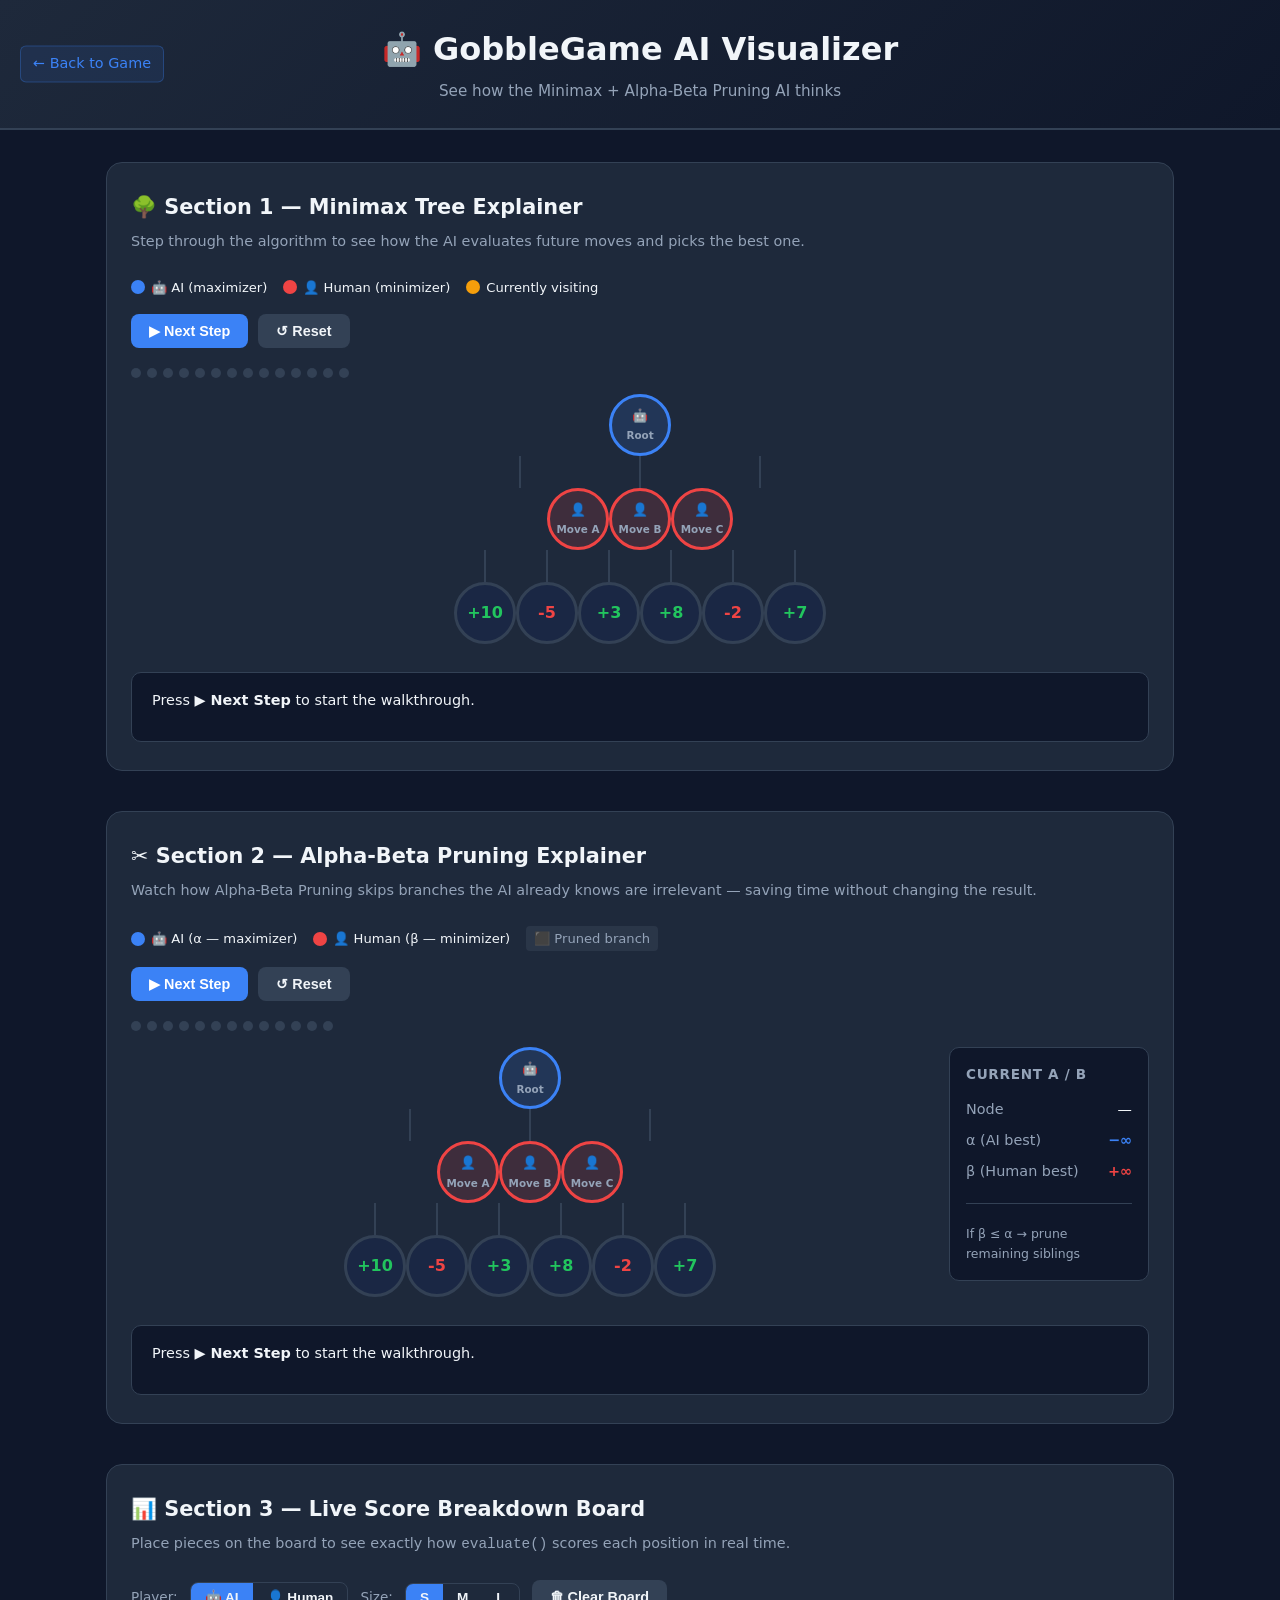
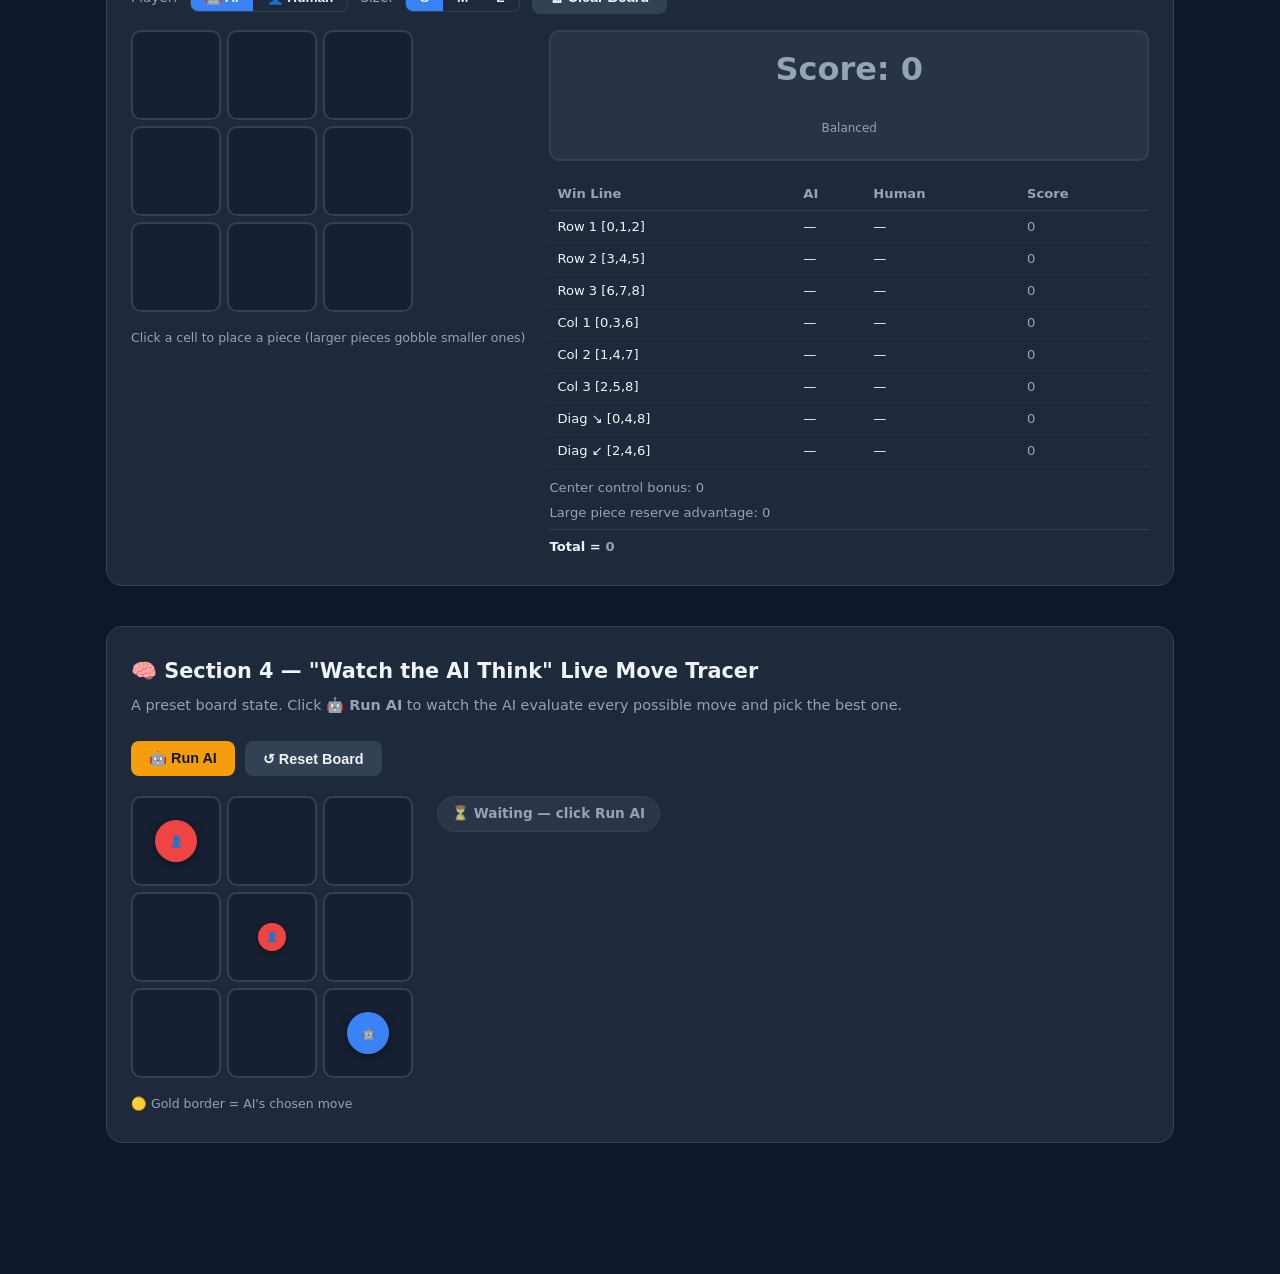
==== commit 4dd5aa9d: "Rebuild ai-visualizer.html from scratch — fully functional AI visualizer with all 4 sections Co-auth" ====
--- a/ai-visualizer.html
+++ b/ai-visualizer.html
@@ -102,7 +102,12 @@
   .node.ai-node { background: rgba(59,130,246,0.15); border-color: var(--ai); }
   .node.human-node { background: rgba(239,68,68,0.15); border-color: var(--human); }
   .node.leaf-node { background: #1a2744; border-color: var(--border); font-size: 1rem; font-weight: 800; }
-  .node.active { box-shadow: 0 0 0 4px var(--highlight), 0 0 20px var(--highlight); border-color: var(--highlight) !important; background: rgba(251,191,36,0.2) !important; }
+  @keyframes nodePulse {
+    0%   { box-shadow: 0 0 0 4px var(--highlight), 0 0 20px var(--highlight); }
+    50%  { box-shadow: 0 0 0 8px var(--highlight), 0 0 36px var(--highlight), 0 0 6px #fff4; }
+    100% { box-shadow: 0 0 0 4px var(--highlight), 0 0 20px var(--highlight); }
+  }
+  .node.active { box-shadow: 0 0 0 4px var(--highlight), 0 0 20px var(--highlight); border-color: var(--highlight) !important; background: rgba(251,191,36,0.2) !important; animation: nodePulse 0.6s ease-out 1; }
   .node.done { opacity: 0.7; }
   .node.pruned { background: rgba(71,85,105,0.3) !important; border-color: var(--prune) !important; color: var(--prune) !important; }
   .node .score-badge {
@@ -131,12 +136,20 @@
   .h-connector { height: 2px; background: var(--border); transition: background .3s; }
   .h-connector.pruned { background: var(--prune); opacity: .4; }
 
+  @keyframes explainFadeIn {
+    from { opacity: 0; transform: translateY(4px); }
+    to   { opacity: 1; transform: translateY(0); }
+  }
+
   /* ── Explanation panel ── */
   .explain-panel {
     background: #0f172a; border: 1px solid var(--border);
     border-radius: 10px; padding: 16px 20px;
     min-height: 70px; margin-top: 20px;
     font-size: 0.9rem; line-height: 1.6;
+  }
+  .explain-panel.updated {
+    animation: explainFadeIn 0.35s ease-out;
   }
   .explain-panel .step-num { color: var(--gold); font-weight: 700; }
   .explain-panel .em-ai { color: var(--ai); font-weight: 600; }
@@ -378,16 +391,16 @@
     <div class="piece-controls">
       <label>Player:</label>
       <div class="toggle-group">
-        <button class="toggle-btn active-ai" id="s3-pick-ai"   onclick="s3PickPlayer('ai')">🤖 AI</button>
-        <button class="toggle-btn"           id="s3-pick-human" onclick="s3PickPlayer('human')">👤 Human</button>
+        <button class="toggle-btn active-ai" id="s3-pick-ai">🤖 AI</button>
+        <button class="toggle-btn"           id="s3-pick-human">👤 Human</button>
       </div>
       <label>Size:</label>
       <div class="toggle-group">
-        <button class="toggle-btn active-ai" id="s3-size-1" onclick="s3PickSize(1)">S</button>
-        <button class="toggle-btn"           id="s3-size-2" onclick="s3PickSize(2)">M</button>
-        <button class="toggle-btn"           id="s3-size-3" onclick="s3PickSize(3)">L</button>
+        <button class="toggle-btn active-ai" id="s3-size-1">S</button>
+        <button class="toggle-btn"           id="s3-size-2">M</button>
+        <button class="toggle-btn"           id="s3-size-3">L</button>
       </div>
-      <button class="btn btn-secondary" onclick="s3Clear()">🗑 Clear Board</button>
+      <button class="btn btn-secondary" id="s3-clear">🗑 Clear Board</button>
     </div>
 
     <div class="s3-layout">
@@ -459,6 +472,10 @@
   [0,4,8],[2,4,6]
 ];
 
+const WIN_SCORE = 100000;
+const INF = 1e9;
+const AI_SEARCH_DEPTH = 3; // depth used by the live move tracer (Section 4)
+
 function cloneState(state) {
   return {
     board: state.board.map(stack => stack.map(p => ({...p}))),
@@ -467,7 +484,7 @@
   };
 }
 
-function top(stack) { return stack.length ? stack[stack.length - 1] : null; }
+function topPiece(stack) { return stack.length ? stack[stack.length - 1] : null; }
 
 function generateMoves(state, player) {
   const moves = [];
@@ -476,17 +493,17 @@
   reserve.forEach(p => { if (!p.used) reserveAvail[p.size] = reserveAvail[p.size] || p; });
   Object.values(reserveAvail).forEach(piece => {
     for (let to = 0; to < 9; to++) {
-      const t = top(state.board[to]);
+      const t = topPiece(state.board[to]);
       if (!t || t.size < piece.size)
         moves.push({ type: 'place', player, size: piece.size, pieceId: piece.id, toCell: to });
     }
   });
   for (let from = 0; from < 9; from++) {
-    const t = top(state.board[from]);
+    const t = topPiece(state.board[from]);
     if (!t || t.player !== player) continue;
     for (let to = 0; to < 9; to++) {
       if (from === to) continue;
-      const dest = top(state.board[to]);
+      const dest = topPiece(state.board[to]);
       if (!dest || dest.size < t.size)
         moves.push({ type: 'move', player, size: t.size, pieceId: t.id, fromCell: from, toCell: to });
     }
@@ -508,7 +525,7 @@
 
 function checkWinner(state) {
   for (const line of WIN_LINES) {
-    const tops = line.map(i => top(state.board[i]));
+    const tops = line.map(i => topPiece(state.board[i]));
     if (tops[0] && tops[1] && tops[2] &&
         tops[0].player === tops[1].player &&
         tops[1].player === tops[2].player) return tops[0].player;
@@ -517,7 +534,6 @@
 }
 
 function evaluate(state) {
-  const WIN_SCORE = 100000;
   const winner = checkWinner(state);
   if (winner === 'ai')    return { score: WIN_SCORE,  breakdown: [], centerBonus: 0, reserveBonus: 0 };
   if (winner === 'human') return { score: -WIN_SCORE, breakdown: [], centerBonus: 0, reserveBonus: 0 };
@@ -526,7 +542,7 @@
   for (const line of WIN_LINES) {
     let aiCount = 0, humanCount = 0, aiSize = 0, humanSize = 0;
     for (const i of line) {
-      const t = top(state.board[i]);
+      const t = topPiece(state.board[i]);
       if (!t) continue;
       if (t.player === 'ai')    { aiCount++;    aiSize    = Math.max(aiSize, t.size); }
       else                      { humanCount++; humanSize = Math.max(humanSize, t.size); }
@@ -543,7 +559,7 @@
     score += lineScore;
     breakdown.push({ line, aiCount, humanCount, lineScore });
   }
-  const c = top(state.board[4]);
+  const c = topPiece(state.board[4]);
   const centerBonus  = c ? (c.player === 'ai' ? 3 : -3) : 0;
   score += centerBonus;
   const aiLarge    = state.aiReserve.filter(p => !p.used && p.size === 3).length;
@@ -554,7 +570,6 @@
 }
 
 function minimaxScore(state, depth, alpha, beta, maximising) {
-  const INF = 1e9, WIN_SCORE = 100000;
   const winner = checkWinner(state);
   if (winner === 'ai')    return WIN_SCORE + depth;
   if (winner === 'human') return -(WIN_SCORE + depth);
@@ -588,7 +603,6 @@
 }
 
 function getBestMoveWithScores(state) {
-  const INF = 1e9;
   const moves = generateMoves(state, 'ai');
   if (!moves.length) return { bestMove: null, moveScores: [] };
   let bestVal = -INF, bestMove = moves[0];
@@ -596,7 +610,7 @@
   for (const move of moves) {
     const saved = cloneState(state);
     applyMove(state, move);
-    const val = minimaxScore(state, 2, -INF, INF, false);
+    const val = minimaxScore(state, AI_SEARCH_DEPTH, -INF, INF, false);
     state.board = saved.board; state.humanReserve = saved.humanReserve; state.aiReserve = saved.aiReserve;
     const label = move.type === 'place'
       ? `Place size-${move.size} → cell ${move.toCell}`
@@ -641,20 +655,20 @@
 // edgeIds:  e-R-A, e-R-B, e-R-C, e-A-0, e-A-1, e-B-2, e-B-3, e-C-4, e-C-5
 
 const MM_STEPS = [
-  { active: 'R', edges: [], explain: `<span class="step-num">Step 1:</span> The <span class="em-ai">🤖 AI</span> is at the root. It wants to <strong>maximise</strong> its score. It will examine all three moves: A, B, and C.` },
-  { active: 'A', edges: ['e-R-A'], explain: `<span class="step-num">Step 2:</span> AI explores <strong>Move A</strong> (Human's turn). The <span class="em-human">👤 Human</span> will <strong>minimise</strong>, so they'll pick the worst outcome for the AI.` },
-  { active: 'L0', edges: ['e-R-A','e-A-0'], explain: `<span class="step-num">Step 3:</span> Evaluate leaf <strong>A₁ = +10</strong>. A score of +10 means the AI is in a strong position at this future state.` },
-  { active: 'L1', edges: ['e-R-A','e-A-1'], explain: `<span class="step-num">Step 4:</span> Evaluate leaf <strong>A₂ = −5</strong>. The AI is losing in this branch.` },
-  { active: 'A', edges: ['e-R-A'], score: { id: 'A', val: -5 }, explain: `<span class="step-num">Step 5:</span> <span class="em-human">Human picks MIN(+10, −5) = <span style="color:var(--negative)">−5</span></span>. The human would choose the path that hurts the AI most.` },
-  { active: 'B', edges: ['e-R-B'], explain: `<span class="step-num">Step 6:</span> AI now explores <strong>Move B</strong>. Human to respond again.` },
-  { active: 'L2', edges: ['e-R-B','e-B-2'], explain: `<span class="step-num">Step 7:</span> Evaluate leaf <strong>B₁ = +3</strong>.` },
-  { active: 'L3', edges: ['e-R-B','e-B-3'], explain: `<span class="step-num">Step 8:</span> Evaluate leaf <strong>B₂ = +8</strong>.` },
-  { active: 'B', edges: ['e-R-B'], score: { id: 'B', val: 3 }, explain: `<span class="step-num">Step 9:</span> <span class="em-human">Human picks MIN(+3, +8) = <span style="color:var(--positive)">+3</span></span>. Human still minimises — +3 is worse for AI than +8.` },
-  { active: 'C', edges: ['e-R-C'], explain: `<span class="step-num">Step 10:</span> AI explores <strong>Move C</strong>.` },
-  { active: 'L4', edges: ['e-R-C','e-C-4'], explain: `<span class="step-num">Step 11:</span> Evaluate leaf <strong>C₁ = −2</strong>.` },
-  { active: 'L5', edges: ['e-R-C','e-C-5'], explain: `<span class="step-num">Step 12:</span> Evaluate leaf <strong>C₂ = +7</strong>.` },
-  { active: 'C', edges: ['e-R-C'], score: { id: 'C', val: -2 }, explain: `<span class="step-num">Step 13:</span> <span class="em-human">Human picks MIN(−2, +7) = <span style="color:var(--negative)">−2</span></span>.` },
-  { active: 'R', edges: [], score: { id: 'R', val: 3 }, final: 'B', explain: `<span class="step-num">Step 14:</span> <span class="em-ai">AI picks MAX(−5, +3, −2) = <span style="color:var(--positive)">+3</span> → chooses <strong>Move B</strong>!</span> This is the best outcome the AI can guarantee, assuming the human plays optimally.` },
+  { active: 'R', edges: [], explain: "<span class=\"step-num\">Step 1:</span> The <span class=\"em-ai\">\u{1F916} AI</span> is at the root. It wants to <strong>maximise</strong> its score. It will examine all three moves: A, B, and C." },
+  { active: 'A', edges: ['e-R-A'], explain: "<span class=\"step-num\">Step 2:</span> AI explores <strong>Move A</strong> (Human\u2019s turn). The <span class=\"em-human\">\u{1F464} Human</span> will <strong>minimise</strong>, so they\u2019ll pick the worst outcome for the AI." },
+  { active: 'L0', edges: ['e-R-A','e-A-0'], explain: "<span class=\"step-num\">Step 3:</span> Evaluate leaf <strong>A\u2081 = +10</strong>. A score of +10 means the AI is in a strong position at this future state." },
+  { active: 'L1', edges: ['e-R-A','e-A-1'], explain: "<span class=\"step-num\">Step 4:</span> Evaluate leaf <strong>A\u2082 = \u22125</strong>. The AI is losing in this branch." },
+  { active: 'A', edges: ['e-R-A'], score: { id: 'A', val: -5 }, explain: "<span class=\"step-num\">Step 5:</span> <span class=\"em-human\">Human picks MIN(+10, \u22125) = <span style=\"color:var(--negative)\">\u22125</span></span>. The human would choose the path that hurts the AI most." },
+  { active: 'B', edges: ['e-R-B'], explain: "<span class=\"step-num\">Step 6:</span> AI now explores <strong>Move B</strong>. Human to respond again." },
+  { active: 'L2', edges: ['e-R-B','e-B-2'], explain: "<span class=\"step-num\">Step 7:</span> Evaluate leaf <strong>B\u2081 = +3</strong>." },
+  { active: 'L3', edges: ['e-R-B','e-B-3'], explain: "<span class=\"step-num\">Step 8:</span> Evaluate leaf <strong>B\u2082 = +8</strong>." },
+  { active: 'B', edges: ['e-R-B'], score: { id: 'B', val: 3 }, explain: "<span class=\"step-num\">Step 9:</span> <span class=\"em-human\">Human picks MIN(+3, +8) = <span style=\"color:var(--positive)\">+3</span></span>. Human still minimises \u2014 +3 is worse for AI than +8." },
+  { active: 'C', edges: ['e-R-C'], explain: "<span class=\"step-num\">Step 10:</span> AI explores <strong>Move C</strong>." },
+  { active: 'L4', edges: ['e-R-C','e-C-4'], explain: "<span class=\"step-num\">Step 11:</span> Evaluate leaf <strong>C\u2081 = \u22122</strong>." },
+  { active: 'L5', edges: ['e-R-C','e-C-5'], explain: "<span class=\"step-num\">Step 12:</span> Evaluate leaf <strong>C\u2082 = +7</strong>." },
+  { active: 'C', edges: ['e-R-C'], score: { id: 'C', val: -2 }, explain: "<span class=\"step-num\">Step 13:</span> <span class=\"em-human\">Human picks MIN(\u22122, +7) = <span style=\"color:var(--negative)\">\u22122</span></span>." },
+  { active: 'R', edges: [], score: { id: 'R', val: 3 }, final: 'B', explain: "<span class=\"step-num\">Step 14:</span> <span class=\"em-ai\">AI picks MAX(\u22125, +3, \u22122) = <span style=\"color:var(--positive)\">+3</span> \u2192 chooses <strong>Move B</strong>!</span> This is the best outcome the AI can guarantee, assuming the human plays optimally." },
 ];
 
 let mmStep = -1;
@@ -751,9 +765,12 @@
 
   const step = MM_STEPS[idx];
 
-  // Activate current node
+  // Activate current node (force animation to replay via reflow)
   const activeNode = document.getElementById(`mm-node-${step.active}`);
-  if (activeNode) activeNode.classList.add('active');
+  if (activeNode) {
+    activeNode.classList.add('active');
+    replayNodePulse(activeNode);
+  }
 
   // Activate edges
   step.edges.forEach(eId => {
@@ -782,7 +799,28 @@
   }
 
   document.getElementById('mm-explain').innerHTML = step.explain;
+  flashExplain('mm-explain');
   updateDots('mm-dots', idx, MM_STEPS.length);
+}
+
+function flashExplain(id) {
+  const el = document.getElementById(id);
+  if (!el) return;
+  el.classList.remove('updated');
+  // Force reflow so the animation re-fires even on the same element
+  void el.offsetWidth;
+  el.classList.add('updated');
+  el.scrollIntoView({ behavior: 'smooth', block: 'nearest' });
+}
+
+// Re-trigger a CSS animation on a node that may already have it running
+function replayNodePulse(node) {
+  // First reflow: let the browser register the 'active' class before resetting
+  void node.offsetWidth;
+  node.style.animation = 'none';
+  // Second reflow: flush the 'none' so the class-defined animation can restart
+  void node.offsetWidth;
+  node.style.animation = '';
 }
 
 function updateDots(containerId, activeIdx, total) {
@@ -854,55 +892,55 @@
 const AB_STEPS = [
   {
     active:'R', edges:[], alpha:-Infinity, beta:Infinity, node:'Root',
-    explain:`<span class="step-num">Step 1:</span> Start at <span class="em-ai">Root (AI maximiser)</span>. α=−∞ (AI's best guaranteed score so far), β=+∞ (Human's best guaranteed score so far).`
+    explain:"<span class=\"step-num\">Step 1:</span> Start at <span class=\"em-ai\">Root (AI maximiser)</span>. \u03B1=\u2212\u221E (AI\u2019s best guaranteed score so far), \u03B2=+\u221E (Human\u2019s best guaranteed score so far)."
   },
   {
     active:'A', edges:['e-R-A'], alpha:-Infinity, beta:Infinity, node:'Node A',
-    explain:`<span class="step-num">Step 2:</span> Explore <strong>Move A</strong> — <span class="em-human">Human minimiser</span>. Pass down α=−∞, β=+∞.`
+    explain:"<span class=\"step-num\">Step 2:</span> Explore <strong>Move A</strong> \u2014 <span class=\"em-human\">Human minimiser</span>. Pass down \u03B1=\u2212\u221E, \u03B2=+\u221E."
   },
   {
-    active:'L0', edges:['e-R-A','e-A-0'], alpha:-Infinity, beta:10, node:'Leaf A₁=+10',
-    explain:`<span class="step-num">Step 3:</span> Leaf A₁ = <span style="color:var(--positive)">+10</span>. Human updates <span class="ab-beta">β = min(+∞, 10) = 10</span>. β=10 > α=−∞, no prune.`
+    active:'L0', edges:['e-R-A','e-A-0'], alpha:-Infinity, beta:10, node:'Leaf A\u2081=+10',
+    explain:"<span class=\"step-num\">Step 3:</span> Leaf A\u2081 = <span style=\"color:var(--positive)\">+10</span>. Human updates <span class=\"ab-beta\">\u03B2 = min(+\u221E, 10) = 10</span>. \u03B2=10 > \u03B1=\u2212\u221E, no prune."
   },
   {
-    active:'L1', edges:['e-R-A','e-A-1'], alpha:-Infinity, beta:-5, node:'Leaf A₂=−5',
-    explain:`<span class="step-num">Step 4:</span> Leaf A₂ = <span style="color:var(--negative)">−5</span>. Human updates <span class="ab-beta">β = min(10, −5) = −5</span>. β=−5 > α=−∞, no prune. Node A returns −5.`
+    active:'L1', edges:['e-R-A','e-A-1'], alpha:-Infinity, beta:-5, node:'Leaf A\u2082=\u22125',
+    explain:"<span class=\"step-num\">Step 4:</span> Leaf A\u2082 = <span style=\"color:var(--negative)\">\u22125</span>. Human updates <span class=\"ab-beta\">\u03B2 = min(10, \u22125) = \u22125</span>. \u03B2=\u22125 > \u03B1=\u2212\u221E, no prune. Node A returns \u22125."
   },
   {
-    active:'A', edges:['e-R-A'], alpha:-5, beta:Infinity, node:'Root ← A=−5', scoreA:-5,
-    explain:`<span class="step-num">Step 5:</span> <span class="em-human">Node A returns −5</span>. Root (AI) updates <span class="ab-alpha">α = max(−∞, −5) = −5</span>. The AI now knows it can guarantee at least −5.`
+    active:'A', edges:['e-R-A'], alpha:-5, beta:Infinity, node:'Root \u2190 A=\u22125', scoreA:-5,
+    explain:"<span class=\"step-num\">Step 5:</span> <span class=\"em-human\">Node A returns \u22125</span>. Root (AI) updates <span class=\"ab-alpha\">\u03B1 = max(\u2212\u221E, \u22125) = \u22125</span>. The AI now knows it can guarantee at least \u22125."
   },
   {
     active:'B', edges:['e-R-B'], alpha:-5, beta:Infinity, node:'Node B',
-    explain:`<span class="step-num">Step 6:</span> Explore <strong>Move B</strong> — Human minimiser. Pass α=−5, β=+∞.`
+    explain:"<span class=\"step-num\">Step 6:</span> Explore <strong>Move B</strong> \u2014 Human minimiser. Pass \u03B1=\u22125, \u03B2=+\u221E."
   },
   {
-    active:'L2', edges:['e-R-B','e-B-2'], alpha:-5, beta:3, node:'Leaf B₁=+3',
-    explain:`<span class="step-num">Step 7:</span> Leaf B₁ = <span style="color:var(--positive)">+3</span>. Human updates <span class="ab-beta">β = min(+∞, 3) = 3</span>. β=3 > α=−5, no prune.`
+    active:'L2', edges:['e-R-B','e-B-2'], alpha:-5, beta:3, node:'Leaf B\u2081=+3',
+    explain:"<span class=\"step-num\">Step 7:</span> Leaf B\u2081 = <span style=\"color:var(--positive)\">+3</span>. Human updates <span class=\"ab-beta\">\u03B2 = min(+\u221E, 3) = 3</span>. \u03B2=3 > \u03B1=\u22125, no prune."
   },
   {
-    active:'L3', edges:['e-R-B','e-B-3'], alpha:-5, beta:3, node:'Leaf B₂=+8',
-    explain:`<span class="step-num">Step 8:</span> Leaf B₂ = <span style="color:var(--positive)">+8</span>. Human keeps <span class="ab-beta">β = min(3, 8) = 3</span>. β=3 > α=−5, no prune. Node B returns 3.`
+    active:'L3', edges:['e-R-B','e-B-3'], alpha:-5, beta:3, node:'Leaf B\u2082=+8',
+    explain:"<span class=\"step-num\">Step 8:</span> Leaf B\u2082 = <span style=\"color:var(--positive)\">+8</span>. Human keeps <span class=\"ab-beta\">\u03B2 = min(3, 8) = 3</span>. \u03B2=3 > \u03B1=\u22125, no prune. Node B returns 3."
   },
   {
-    active:'B', edges:['e-R-B'], alpha:3, beta:Infinity, node:'Root ← B=+3', scoreB:3,
-    explain:`<span class="step-num">Step 9:</span> <span class="em-human">Node B returns +3</span>. Root updates <span class="ab-alpha">α = max(−5, 3) = 3</span>. AI's guaranteed minimum is now +3.`
+    active:'B', edges:['e-R-B'], alpha:3, beta:Infinity, node:'Root \u2190 B=+3', scoreB:3,
+    explain:"<span class=\"step-num\">Step 9:</span> <span class=\"em-human\">Node B returns +3</span>. Root updates <span class=\"ab-alpha\">\u03B1 = max(\u22125, 3) = 3</span>. AI\u2019s guaranteed minimum is now +3."
   },
   {
     active:'C', edges:['e-R-C'], alpha:3, beta:Infinity, node:'Node C',
-    explain:`<span class="step-num">Step 10:</span> Explore <strong>Move C</strong> — Human minimiser. Pass α=3, β=+∞.`
+    explain:"<span class=\"step-num\">Step 10:</span> Explore <strong>Move C</strong> \u2014 Human minimiser. Pass \u03B1=3, \u03B2=+\u221E."
   },
   {
-    active:'L4', edges:['e-R-C','e-C-4'], alpha:3, beta:-2, node:'Leaf C₁=−2', pruneNext:true,
-    explain:`<span class="step-num">Step 11:</span> Leaf C₁ = <span style="color:var(--negative)">−2</span>. Human updates <span class="ab-beta">β = min(+∞, −2) = −2</span>. Now check: <strong>β(−2) ≤ α(3)?  YES! ✂️ PRUNE!</strong>`
+    active:'L4', edges:['e-R-C','e-C-4'], alpha:3, beta:-2, node:'Leaf C\u2081=\u22122', pruneNext:true,
+    explain:"<span class=\"step-num\">Step 11:</span> Leaf C\u2081 = <span style=\"color:var(--negative)\">\u22122</span>. Human updates <span class=\"ab-beta\">\u03B2 = min(+\u221E, \u22122) = \u22122</span>. Now check: <strong>\u03B2(\u22122) \u2264 \u03B1(3)?  YES! \u2702\uFE0F PRUNE!</strong>"
   },
   {
-    active:'L4', edges:['e-R-C','e-C-4'], alpha:3, beta:-2, node:'Node C — Pruned!', pruneL5:true,
-    explain:`<span class="step-num">Step 12:</span> <span class="em-prune">✂️ Prune C₂!</span> β(−2) ≤ α(3) means: the AI already has a guaranteed +3 from Move B. Even if C₂ were the best leaf, the Human would still pick min(−2, C₂) ≤ −2 < +3. <strong>There's no point checking C₂ — the AI will never choose Move C.</strong>`
+    active:'L4', edges:['e-R-C','e-C-4'], alpha:3, beta:-2, node:'Node C \u2014 Pruned!', pruneL5:true,
+    explain:"<span class=\"step-num\">Step 12:</span> <span class=\"em-prune\">\u2702\uFE0F Prune C\u2082!</span> \u03B2(\u22122) \u2264 \u03B1(3) means: the AI already has a guaranteed +3 from Move B. Even if C\u2082 were the best leaf, the Human would still pick min(\u22122, C\u2082) \u2264 \u22122 < +3. <strong>There\u2019s no point checking C\u2082 \u2014 the AI will never choose Move C.</strong>"
   },
   {
-    active:'R', edges:[], alpha:3, beta:Infinity, node:'Root — Best: Move B', scoreR:3, final:'B',
-    explain:`<span class="step-num">Step 13:</span> <span class="em-ai">AI picks MAX(−5, +3, −2) = <span style="color:var(--positive)">+3</span> → Move B wins!</span> Alpha-Beta reached the same answer as plain Minimax — but by skipping C₂, it did <strong>less work</strong>.`
+    active:'R', edges:[], alpha:3, beta:Infinity, node:'Root \u2014 Best: Move B', scoreR:3, final:'B',
+    explain:"<span class=\"step-num\">Step 13:</span> <span class=\"em-ai\">AI picks MAX(\u22125, +3, \u22122) = <span style=\"color:var(--positive)\">+3</span> \u2192 Move B wins!</span> Alpha-Beta reached the same answer as plain Minimax \u2014 but by skipping C\u2082, it did <strong>less work</strong>."
   },
 ];
 
@@ -979,9 +1017,12 @@
 
   const step = AB_STEPS[idx];
 
-  // Activate node
+  // Activate node (force animation to replay via reflow)
   const an = document.getElementById(`ab-node-${step.active}`);
-  if (an) an.classList.add('active');
+  if (an) {
+    an.classList.add('active');
+    replayNodePulse(an);
+  }
 
   // Activate edges
   step.edges.forEach(eId => {
@@ -1028,6 +1069,7 @@
   document.getElementById('ab-beta-val').textContent  = fmtAB(step.beta);
   document.getElementById('ab-node-lbl').textContent  = step.node;
   document.getElementById('ab-explain').innerHTML = step.explain;
+  flashExplain('ab-explain');
   updateDots('ab-dots', idx, AB_STEPS.length);
 }
 
@@ -1070,6 +1112,8 @@
   s3Player = p;
   document.getElementById('s3-pick-ai').className    = `toggle-btn ${p==='ai'?'active-ai':''}`;
   document.getElementById('s3-pick-human').className = `toggle-btn ${p==='human'?'active-human':''}`;
+  // Refresh size button colors to match new player
+  s3PickSize(s3Size);
 }
 function s3PickSize(s) {
   s3Size = s;
@@ -1092,7 +1136,7 @@
     const cell = document.createElement('div');
     cell.className = 'cell';
     cell.title = `Cell ${i}`;
-    const t = top(s3Board[i]);
+    const t = topPiece(s3Board[i]);
     if (t) {
       const piece = document.createElement('div');
       piece.className = `piece ${t.player === 'ai' ? 'ai-piece' : 'human-piece'} size-${t.size}`;
@@ -1105,7 +1149,7 @@
 }
 
 function s3PlaceOrGobble(cellIdx) {
-  const t = top(s3Board[cellIdx]);
+  const t = topPiece(s3Board[cellIdx]);
   if (t && t.size >= s3Size) return; // can't gobble equal or larger
 
   // Find an available piece from reserve
@@ -1158,23 +1202,31 @@
 s3RenderBoard();
 s3RenderScore();
 
+document.getElementById('s3-pick-ai').addEventListener('click', () => s3PickPlayer('ai'));
+document.getElementById('s3-pick-human').addEventListener('click', () => s3PickPlayer('human'));
+document.getElementById('s3-size-1').addEventListener('click', () => s3PickSize(1));
+document.getElementById('s3-size-2').addEventListener('click', () => s3PickSize(2));
+document.getElementById('s3-size-3').addEventListener('click', () => s3PickSize(3));
+document.getElementById('s3-clear').addEventListener('click', () => s3Clear());
+
 
 /* ════════════════════════════════════════════════════════════════
    SECTION 4 — "Watch the AI Think" Live Move Tracer
 ════════════════════════════════════════════════════════════════ */
 
-// Preset board: AI has size-2 in center (4), Human has size-1 in corner (0)
+// Preset board: Human size-2 in cell 0, Human size-1 in cell 4 (center), AI size-2 in cell 8
 function s4InitState() {
   return {
     board: Array.from({length:9}, (_,i) => {
-      if (i === 4) return [{id:'ai_c', player:'ai',    size:2}];
-      if (i === 0) return [{id:'hu_c', player:'human', size:1}];
+      if (i === 0) return [{id:'hu_2', player:'human', size:2}];
+      if (i === 4) return [{id:'hu_1', player:'human', size:1}];
+      if (i === 8) return [{id:'ai_2', player:'ai',    size:2}];
       return [];
     }),
     humanReserve: [
-      {id:'h1a', player:'human', size:1, used:true},
+      {id:'h1a', player:'human', size:1, used:true},   // placed at cell 4
       {id:'h1b', player:'human', size:1, used:false},
-      {id:'h2a', player:'human', size:2, used:false},
+      {id:'h2a', player:'human', size:2, used:true},   // placed at cell 0
       {id:'h2b', player:'human', size:2, used:false},
       {id:'h3a', player:'human', size:3, used:false},
       {id:'h3b', player:'human', size:3, used:false},
@@ -1182,7 +1234,7 @@
     aiReserve: [
       {id:'a1a', player:'ai', size:1, used:false},
       {id:'a1b', player:'ai', size:1, used:false},
-      {id:'a2a', player:'ai', size:2, used:true},
+      {id:'a2a', player:'ai', size:2, used:true},  // placed at cell 8
       {id:'a2b', player:'ai', size:2, used:false},
       {id:'a3a', player:'ai', size:3, used:false},
       {id:'a3b', player:'ai', size:3, used:false},
@@ -1199,7 +1251,7 @@
   for (let i = 0; i < 9; i++) {
     const cell = document.createElement('div');
     cell.className = 'cell' + (i === highlightCell ? ' highlighted' : '');
-    const t = top(s4State.board[i]);
+    const t = topPiece(s4State.board[i]);
     if (t) {
       const piece = document.createElement('div');
       piece.className = `piece ${t.player === 'ai' ? 'ai-piece' : 'human-piece'} size-${t.size}`;
